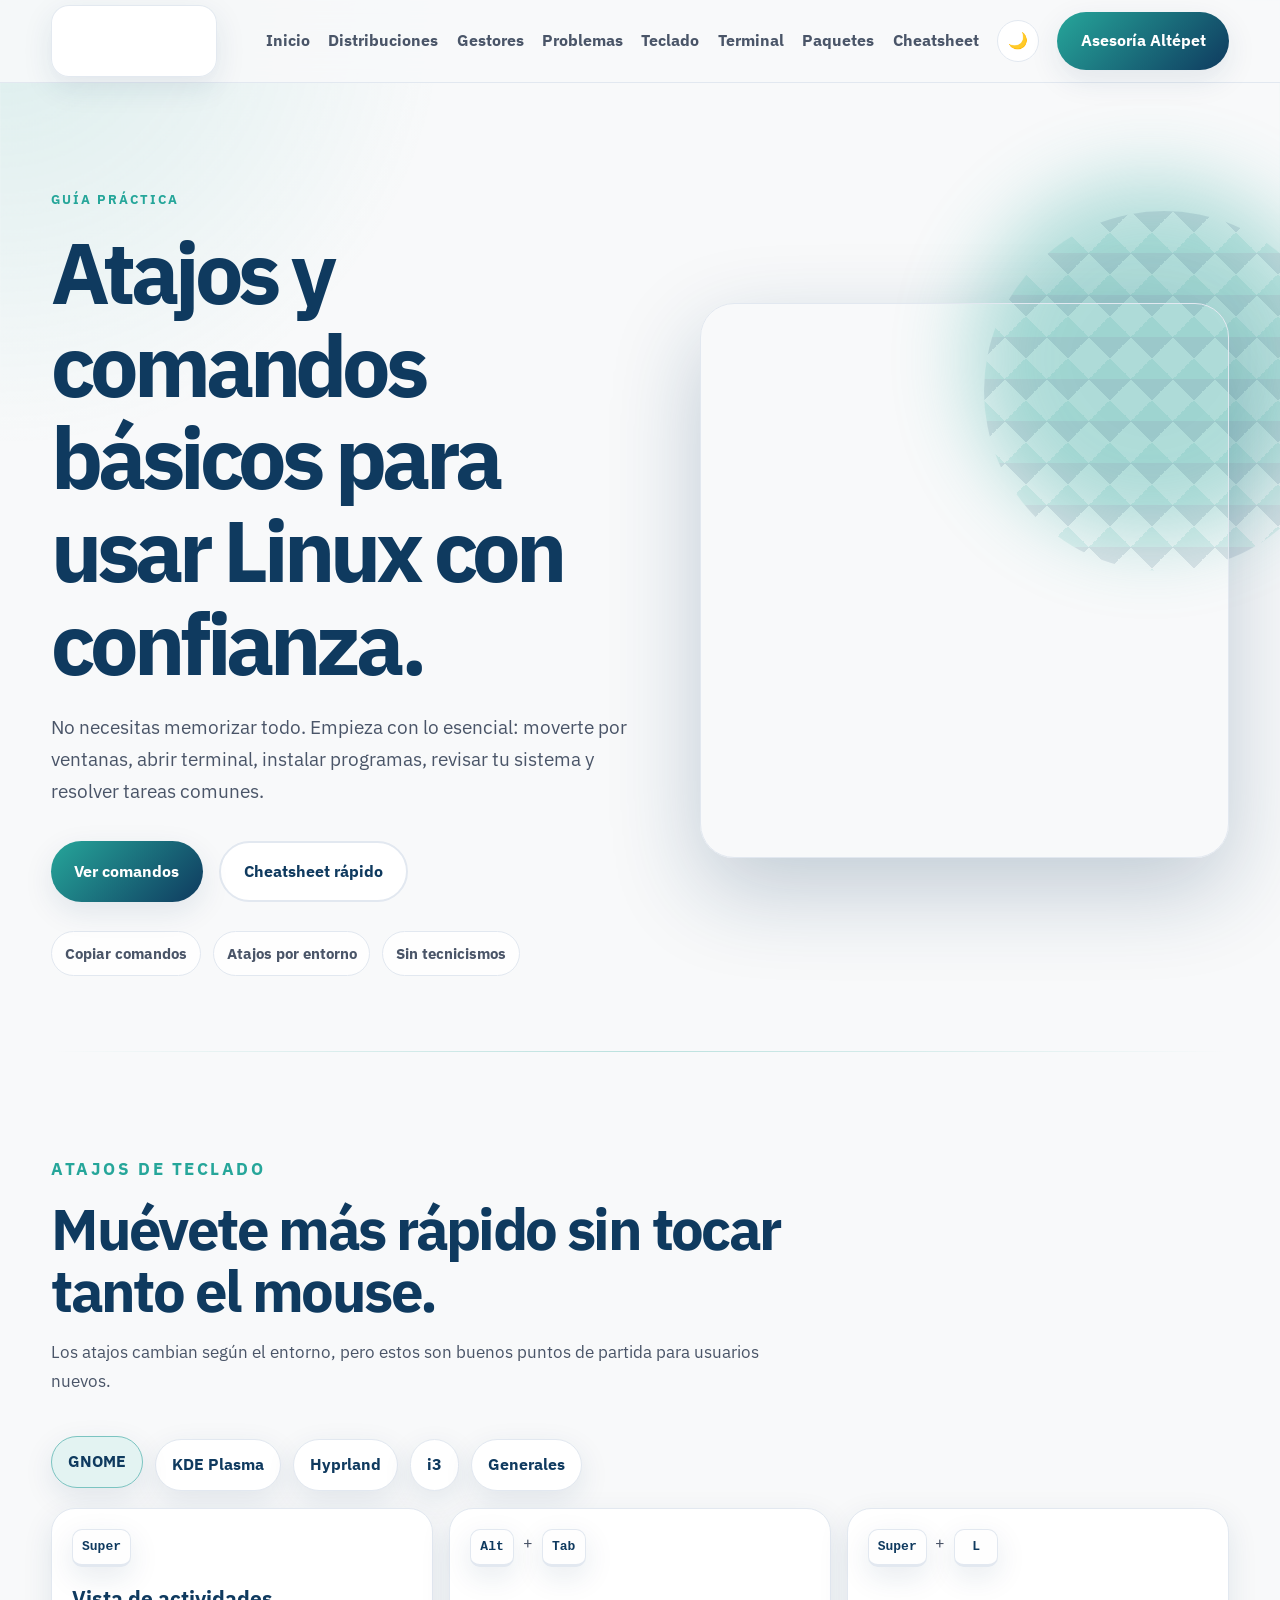
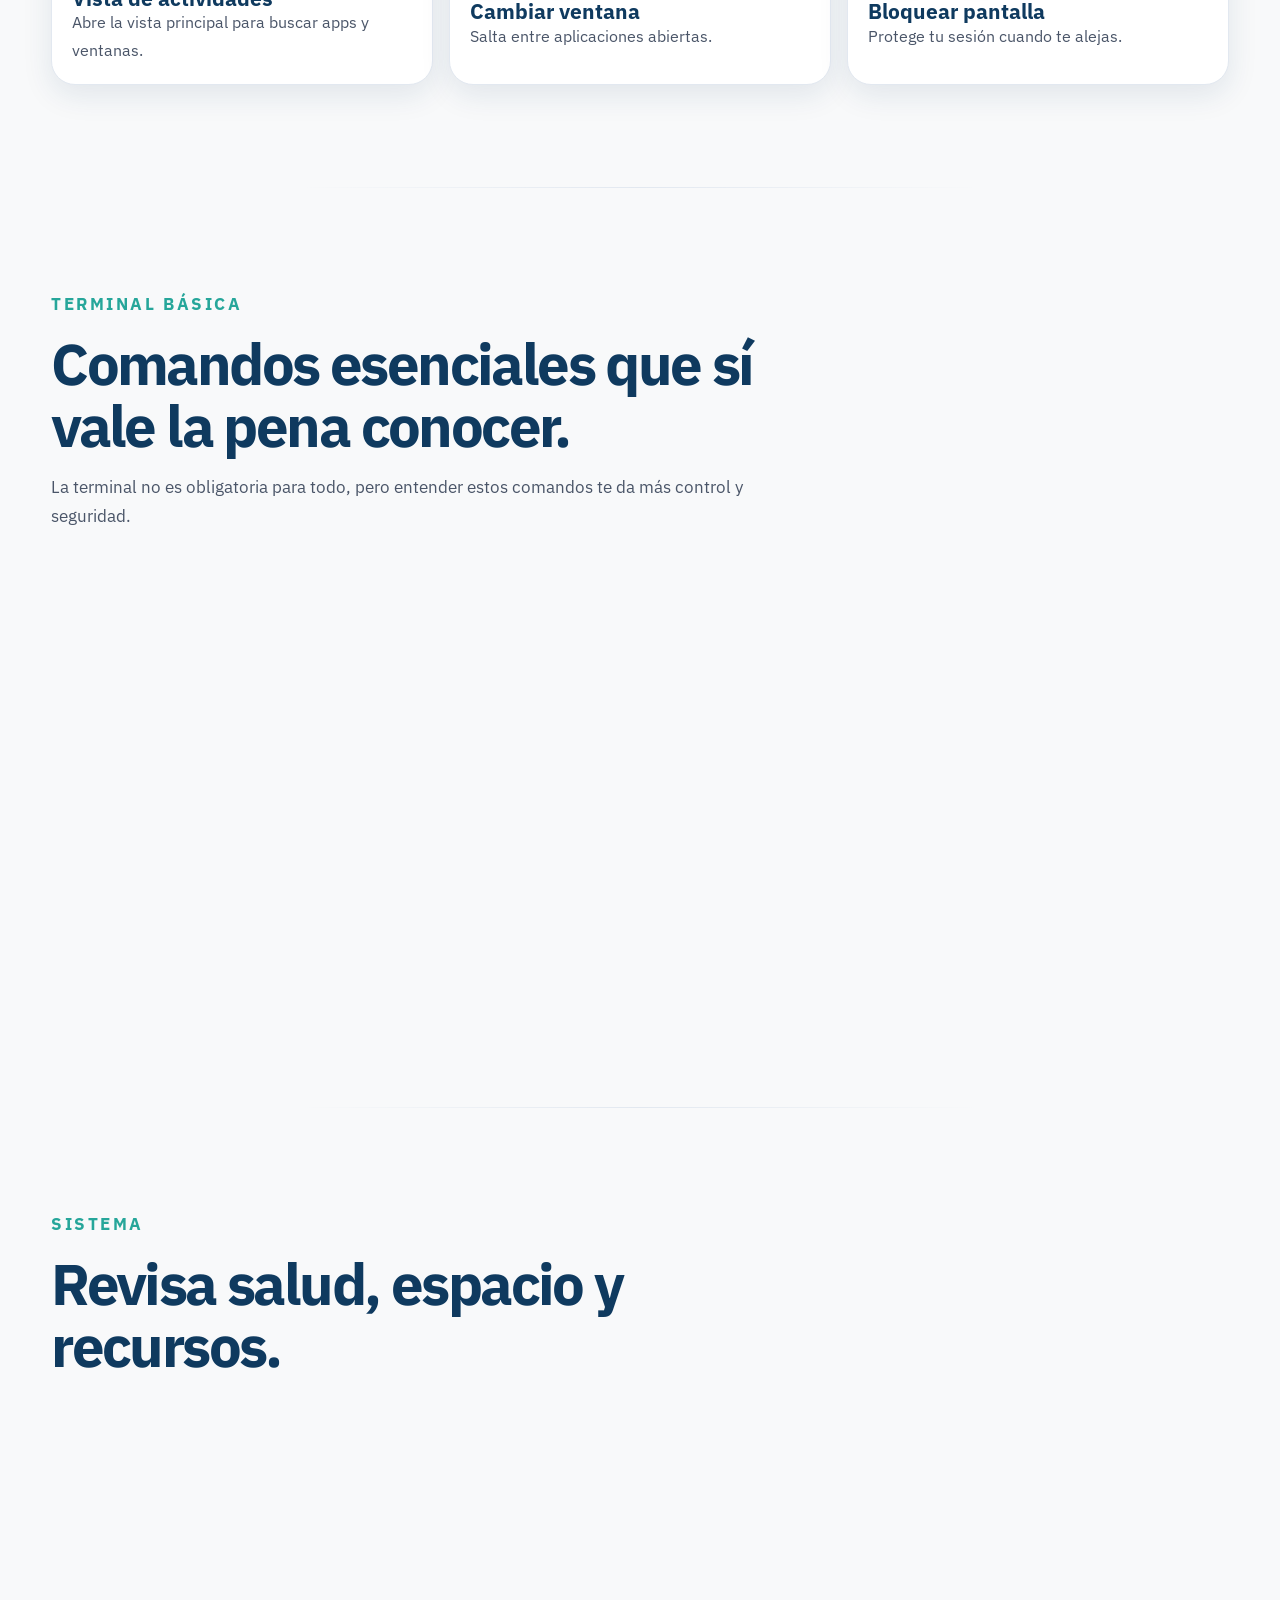
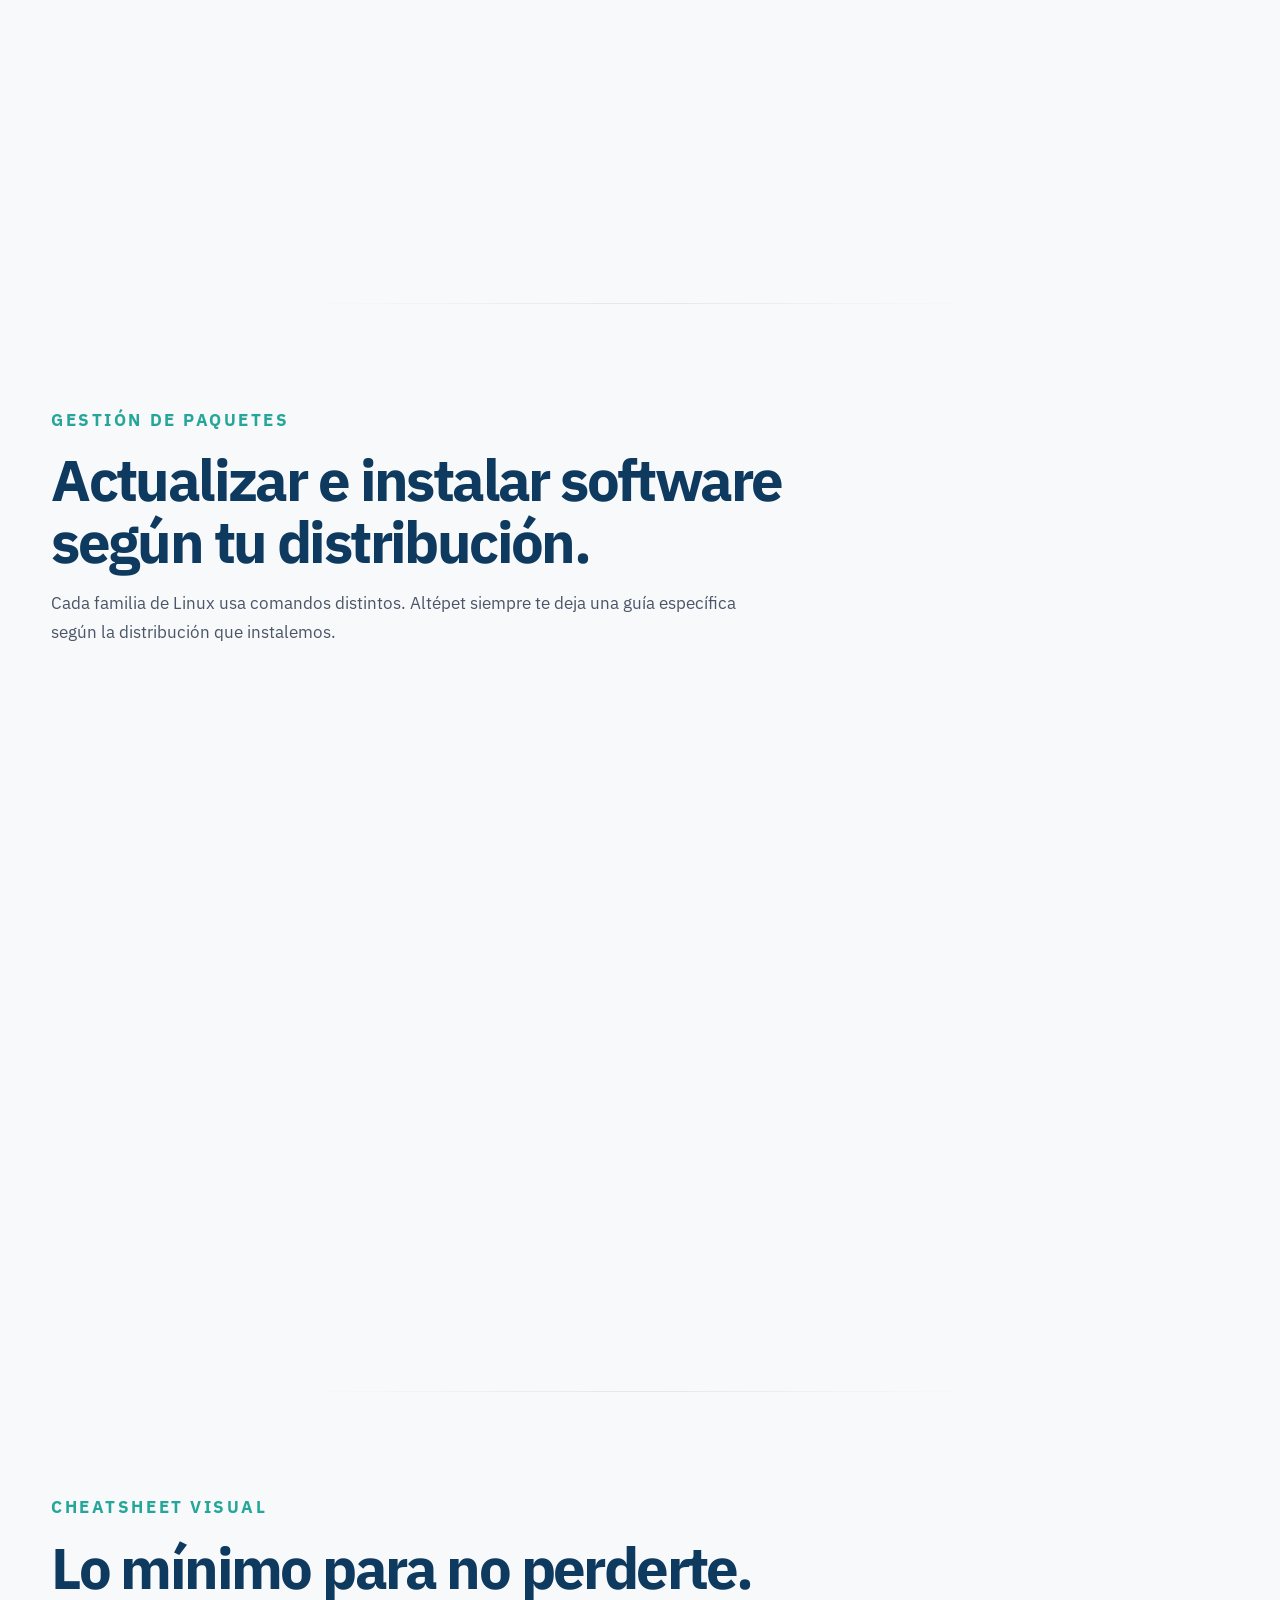
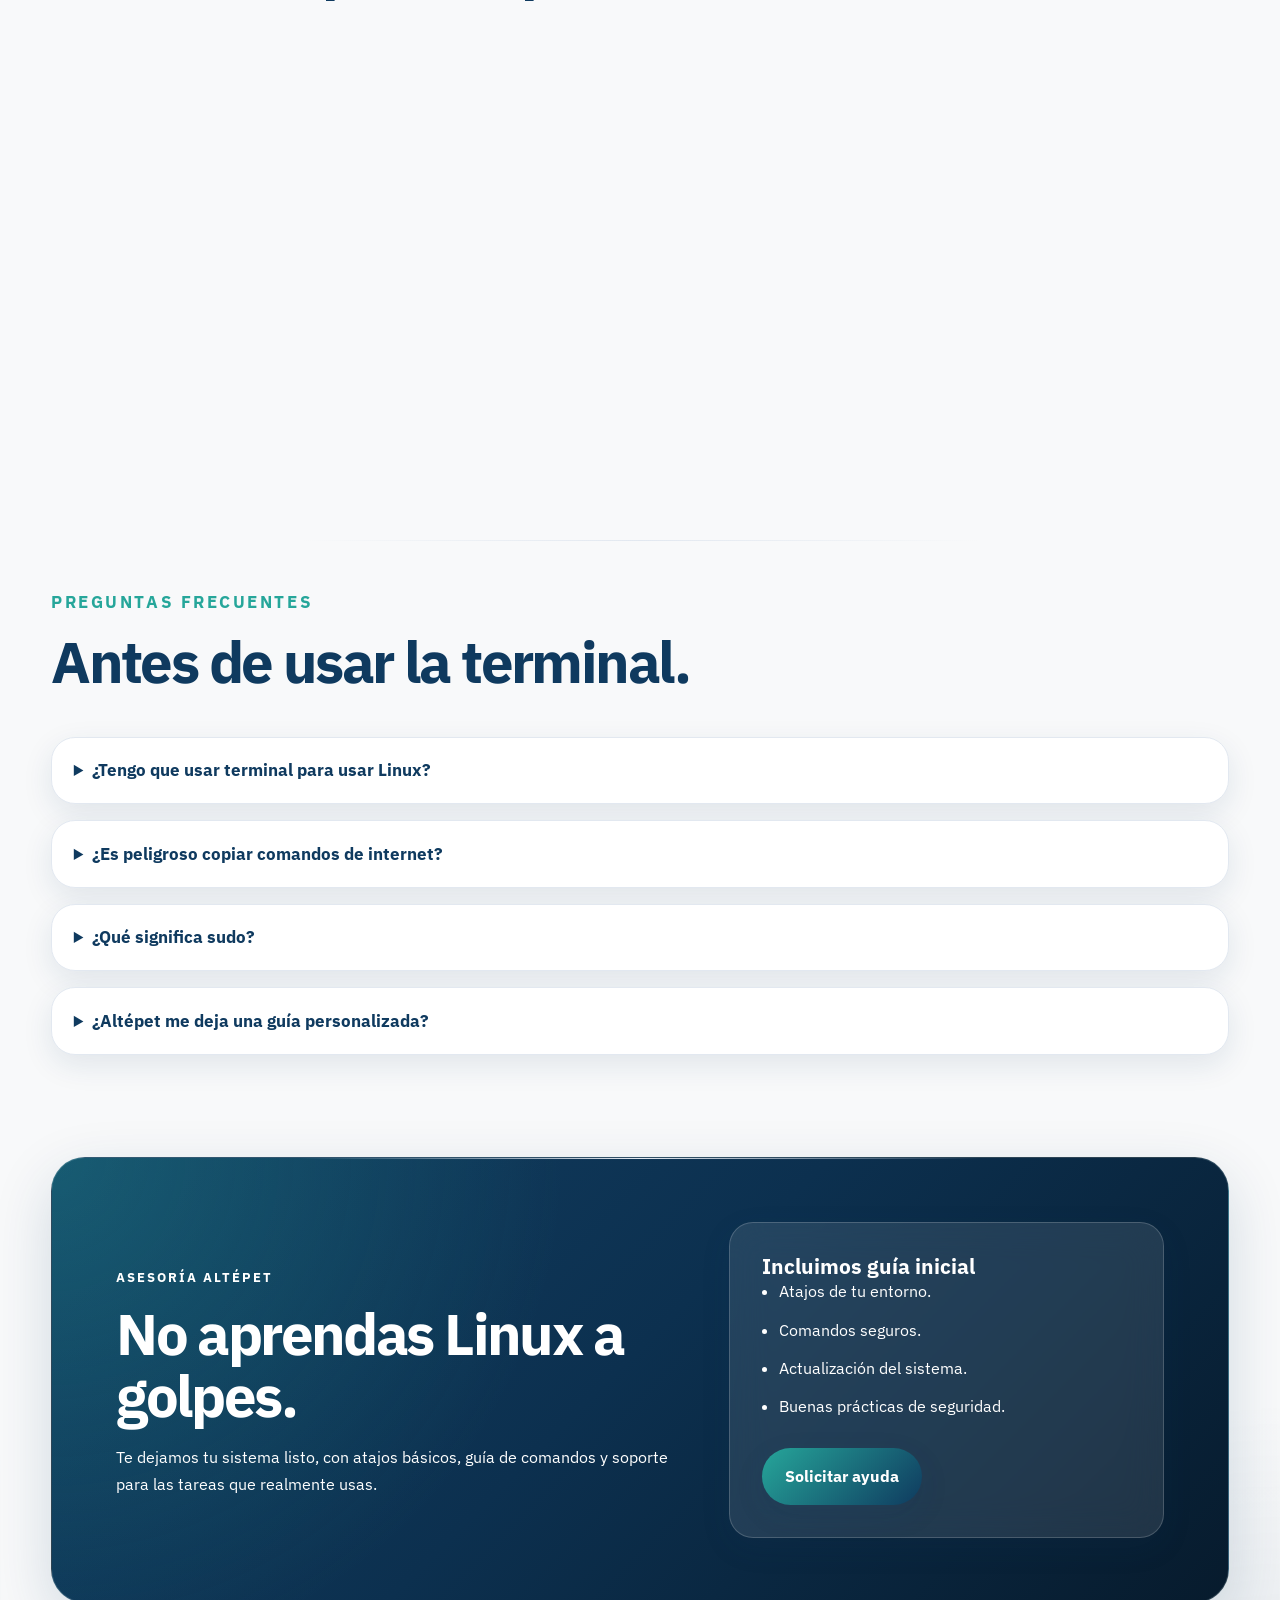
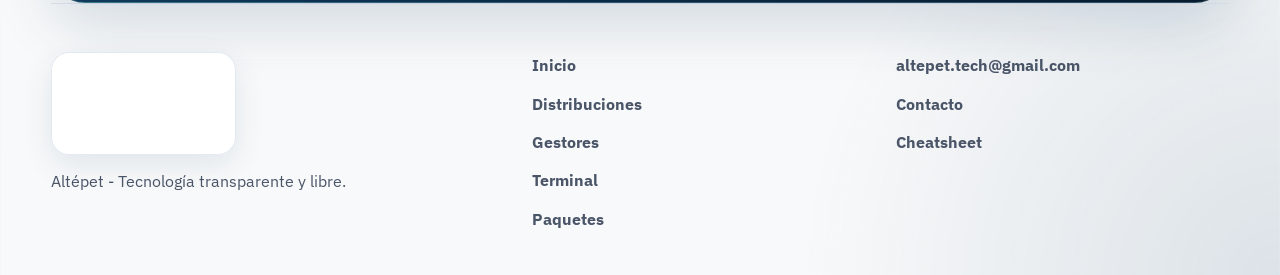
==== atajos.html @ 50509dab "update: test update" ====
<!DOCTYPE html>
<html lang="es" data-theme="light">
<head>
    <meta charset="UTF-8">
    <meta name="viewport" content="width=device-width, initial-scale=1.0">
    <title>Atajos y comandos básicos Linux | Altépet</title>

    <meta name="description" content="Aprende atajos de teclado y comandos básicos de Linux para GNOME, KDE, Hyprland, i3, terminal, sistema y paquetes. Guía práctica de Altépet.">
    <meta name="keywords" content="atajos Linux, comandos básicos Linux, terminal Linux, GNOME atajos, KDE atajos, Hyprland atajos, i3 atajos, apt, dnf, pacman, Linux México">
    <meta name="author" content="Altépet">
    <meta name="theme-color" content="#0F3A5F">

    <meta property="og:title" content="Atajos y comandos básicos Linux | Altépet">
    <meta property="og:description" content="Una guía clara para usar Linux con más confianza: teclado, terminal y comandos esenciales.">
    <meta property="og:type" content="website">
    <meta property="og:image" content="assets/logo-altepet.png">

    
    <link rel="canonical" href="https://altepet.tech/atajos.html">
    <link rel="manifest" href="manifest.json">
    <meta name="robots" content="index, follow">
    <meta name="keywords" content="atajos Linux, comandos básicos Linux, terminal Linux, apt, dnf, pacman, Hyprland atajos, i3 atajos">

    <meta property="og:title" content="Atajos y comandos básicos Linux | Altépet">
    <meta property="og:description" content="Aprende atajos de teclado y comandos básicos de Linux para terminal, sistema, paquetes, GNOME, KDE, Hyprland e i3.">
    <meta property="og:type" content="website">
    <meta property="og:url" content="https://altepet.tech/atajos.html">
    <meta property="og:image" content="https://altepet.tech/assets/logo-altepet.png">

    <meta name="twitter:card" content="summary_large_image">
    <meta name="twitter:title" content="Atajos y comandos básicos Linux | Altépet">
    <meta name="twitter:description" content="Aprende atajos de teclado y comandos básicos de Linux para terminal, sistema, paquetes, GNOME, KDE, Hyprland e i3.">
    <meta name="twitter:image" content="https://altepet.tech/assets/logo-altepet.png">

    <script type="application/ld+json">{"@context": "https://schema.org", "@type": "Organization", "name": "Altépet", "url": "https://altepet.tech", "email": "altepet.tech@gmail.com", "description": "Tecnología rápida, estable y libre con Linux, privacidad y soporte humano.", "logo": "https://altepet.tech/assets/logo-altepet.png"}</script>

    <link rel="icon" href="assets/logo-altepet.png">
    <link rel="stylesheet" href="css/style.css">
</head>

<body>
    <a class="skip-link" href="#contenido">Saltar al contenido</a>

    <header class="site-header" id="siteHeader">
        <nav class="navbar" aria-label="Navegación principal">
            <a href="index.html" class="brand" aria-label="Altépet inicio">
                <span class="logo-shell">
                    <img src="assets/logo-altepet.png" alt="Logo Altépet">
                </span>
            </a>

            <button class="menu-toggle" id="menuToggle" aria-label="Abrir menú" aria-expanded="false">
                <span></span>
                <span></span>
                <span></span>
            </button>

            <div class="nav-menu" id="navMenu">
                <a href="index.html">Inicio</a>
                <a href="distribuciones.html">Distribuciones</a>
                <a href="gestores.html">Gestores</a>
                <a href="problemas-comunes.html">Problemas</a>
                <a href="#teclado">Teclado</a>
                <a href="#terminal">Terminal</a>
                <a href="#paquetes">Paquetes</a>
                <a href="#cheatsheet">Cheatsheet</a>

                <button class="theme-toggle" id="themeToggle" type="button" aria-label="Cambiar tema">
                    <span id="themeIcon">🌙</span>
                </button>

                <a href="index.html#contacto" class="nav-cta">Asesoría Altépet</a>
            </div>
        </nav>
    </header>

    <main id="contenido">
        <section class="page-hero shortcuts-hero">
            <div class="mesh mesh-one" aria-hidden="true"></div>
            <div class="codex-orb" aria-hidden="true"></div>

            <div class="page-hero-copy reveal-left">
                <p class="eyebrow">Guía práctica</p>
                <h1>Atajos y comandos básicos para usar Linux con confianza.</h1>
                <p class="hero-text">
                    No necesitas memorizar todo. Empieza con lo esencial: moverte por ventanas, abrir terminal,
                    instalar programas, revisar tu sistema y resolver tareas comunes.
                </p>

                <div class="hero-actions">
                    <a href="#terminal" class="btn btn-primary">Ver comandos</a>
                    <a href="#cheatsheet" class="btn btn-secondary">Cheatsheet rápido</a>
                </div>

                <div class="hero-badges">
                    <span>Copiar comandos</span>
                    <span>Atajos por entorno</span>
                    <span>Sin tecnicismos</span>
                </div>
            </div>

            <div class="page-hero-visual reveal-right">
                <img src="https://images.unsplash.com/photo-1555949963-aa79dcee981c?auto=format&fit=crop&w=1100&q=80" alt="Terminal y código en pantalla" loading="eager">
            </div>
        </section>

        <section id="teclado" class="section">
            <div class="section-header reveal-up">
                <p class="eyebrow">Atajos de teclado</p>
                <h2>Muévete más rápido sin tocar tanto el mouse.</h2>
                <p>
                    Los atajos cambian según el entorno, pero estos son buenos puntos de partida para usuarios nuevos.
                </p>
            </div>

            <div class="shortcut-tabs reveal-up">
                <button class="shortcut-tab active" data-shortcut="gnome" type="button">GNOME</button>
                <button class="shortcut-tab" data-shortcut="kde" type="button">KDE Plasma</button>
                <button class="shortcut-tab" data-shortcut="hyprland" type="button">Hyprland</button>
                <button class="shortcut-tab" data-shortcut="i3" type="button">i3</button>
                <button class="shortcut-tab" data-shortcut="general" type="button">Generales</button>
            </div>

            <div class="shortcut-panel reveal-up" id="shortcutPanel">
                <article class="shortcut-card">
                    <kbd>Super</kbd>
                    <div><h3>Vista de actividades</h3><p>Abre la vista principal para buscar apps y ventanas.</p></div>
                </article>
                <article class="shortcut-card">
                    <kbd>Alt</kbd><span>+</span><kbd>Tab</kbd>
                    <div><h3>Cambiar ventana</h3><p>Salta entre aplicaciones abiertas.</p></div>
                </article>
                <article class="shortcut-card">
                    <kbd>Super</kbd><span>+</span><kbd>L</kbd>
                    <div><h3>Bloquear pantalla</h3><p>Protege tu sesión cuando te alejas.</p></div>
                </article>
            </div>
        </section>

        <section id="terminal" class="section">
            <div class="section-header reveal-up">
                <p class="eyebrow">Terminal básica</p>
                <h2>Comandos esenciales que sí vale la pena conocer.</h2>
                <p>
                    La terminal no es obligatoria para todo, pero entender estos comandos te da más control y seguridad.
                </p>
            </div>

            <div class="command-grid stagger">
                <article class="command-card">
                    <div class="command-line"><code>pwd</code><button class="copy-btn" data-copy="pwd">Copiar</button></div>
                    <h3>Ver dónde estás</h3>
                    <p>Muestra la carpeta actual.</p>
                </article>

                <article class="command-card">
                    <div class="command-line"><code>ls</code><button class="copy-btn" data-copy="ls">Copiar</button></div>
                    <h3>Listar archivos</h3>
                    <p>Muestra el contenido de una carpeta.</p>
                </article>

                <article class="command-card">
                    <div class="command-line"><code>cd Documentos</code><button class="copy-btn" data-copy="cd Documentos">Copiar</button></div>
                    <h3>Entrar a una carpeta</h3>
                    <p>Cambia de ubicación dentro del sistema.</p>
                </article>

                <article class="command-card">
                    <div class="command-line"><code>mkdir proyecto</code><button class="copy-btn" data-copy="mkdir proyecto">Copiar</button></div>
                    <h3>Crear carpeta</h3>
                    <p>Crea una nueva carpeta llamada proyecto.</p>
                </article>

                <article class="command-card">
                    <div class="command-line"><code>cp archivo.txt copia.txt</code><button class="copy-btn" data-copy="cp archivo.txt copia.txt">Copiar</button></div>
                    <h3>Copiar archivo</h3>
                    <p>Crea una copia de un archivo.</p>
                </article>

                <article class="command-card">
                    <div class="command-line"><code>mv viejo.txt nuevo.txt</code><button class="copy-btn" data-copy="mv viejo.txt nuevo.txt">Copiar</button></div>
                    <h3>Mover o renombrar</h3>
                    <p>Sirve para mover archivos o cambiar nombres.</p>
                </article>

                <article class="command-card warning">
                    <div class="command-line"><code>rm archivo.txt</code><button class="copy-btn" data-copy="rm archivo.txt">Copiar</button></div>
                    <h3>Eliminar archivo</h3>
                    <p>Úsalo con cuidado. No siempre hay papelera.</p>
                </article>

                <article class="command-card">
                    <div class="command-line"><code>sudo comando</code><button class="copy-btn" data-copy="sudo comando">Copiar</button></div>
                    <h3>Ejecutar como administrador</h3>
                    <p>Solo úsalo si sabes qué hace el comando.</p>
                </article>
            </div>
        </section>

        <section id="sistema" class="section system-section">
            <div class="section-header reveal-up">
                <p class="eyebrow">Sistema</p>
                <h2>Revisa salud, espacio y recursos.</h2>
            </div>

            <div class="command-grid three stagger">
                <article class="command-card">
                    <div class="command-line"><code>free -h</code><button class="copy-btn" data-copy="free -h">Copiar</button></div>
                    <h3>Memoria RAM</h3>
                    <p>Muestra cuánta memoria está disponible y en uso.</p>
                </article>

                <article class="command-card">
                    <div class="command-line"><code>df -h</code><button class="copy-btn" data-copy="df -h">Copiar</button></div>
                    <h3>Espacio en disco</h3>
                    <p>Indica cuánto espacio queda en tus particiones.</p>
                </article>

                <article class="command-card">
                    <div class="command-line"><code>uname -a</code><button class="copy-btn" data-copy="uname -a">Copiar</button></div>
                    <h3>Información del sistema</h3>
                    <p>Muestra kernel y datos técnicos básicos.</p>
                </article>

                <article class="command-card">
                    <div class="command-line"><code>top</code><button class="copy-btn" data-copy="top">Copiar</button></div>
                    <h3>Procesos activos</h3>
                    <p>Permite ver qué consume recursos.</p>
                </article>

                <article class="command-card">
                    <div class="command-line"><code>htop</code><button class="copy-btn" data-copy="htop">Copiar</button></div>
                    <h3>Monitor más visual</h3>
                    <p>Puede requerir instalación previa.</p>
                </article>

                <article class="command-card">
                    <div class="command-line"><code>ip a</code><button class="copy-btn" data-copy="ip a">Copiar</button></div>
                    <h3>Red e IP</h3>
                    <p>Muestra interfaces de red y direcciones IP.</p>
                </article>
            </div>
        </section>

        <section id="paquetes" class="section">
            <div class="section-header reveal-up">
                <p class="eyebrow">Gestión de paquetes</p>
                <h2>Actualizar e instalar software según tu distribución.</h2>
                <p>
                    Cada familia de Linux usa comandos distintos. Altépet siempre te deja una guía específica según la distribución que instalemos.
                </p>
            </div>

            <div class="package-grid stagger">
                <article class="package-card">
                    <h3>Ubuntu / Linux Mint / Zorin</h3>
                    <div class="command-line"><code>sudo apt update</code><button class="copy-btn" data-copy="sudo apt update">Copiar</button></div>
                    <div class="command-line"><code>sudo apt upgrade</code><button class="copy-btn" data-copy="sudo apt upgrade">Copiar</button></div>
                    <div class="command-line"><code>sudo apt install nombre</code><button class="copy-btn" data-copy="sudo apt install nombre">Copiar</button></div>
                </article>

                <article class="package-card">
                    <h3>Fedora / Nobara / Bazzite</h3>
                    <div class="command-line"><code>sudo dnf update</code><button class="copy-btn" data-copy="sudo dnf update">Copiar</button></div>
                    <div class="command-line"><code>sudo dnf install nombre</code><button class="copy-btn" data-copy="sudo dnf install nombre">Copiar</button></div>
                    <div class="command-line"><code>dnf search nombre</code><button class="copy-btn" data-copy="dnf search nombre">Copiar</button></div>
                </article>

                <article class="package-card">
                    <h3>Arch / Garuda / CachyOS</h3>
                    <div class="command-line"><code>sudo pacman -Syu</code><button class="copy-btn" data-copy="sudo pacman -Syu">Copiar</button></div>
                    <div class="command-line"><code>sudo pacman -S nombre</code><button class="copy-btn" data-copy="sudo pacman -S nombre">Copiar</button></div>
                    <div class="command-line"><code>pacman -Ss nombre</code><button class="copy-btn" data-copy="pacman -Ss nombre">Copiar</button></div>
                </article>

                <article class="package-card">
                    <h3>openSUSE</h3>
                    <div class="command-line"><code>sudo zypper refresh</code><button class="copy-btn" data-copy="sudo zypper refresh">Copiar</button></div>
                    <div class="command-line"><code>sudo zypper update</code><button class="copy-btn" data-copy="sudo zypper update">Copiar</button></div>
                    <div class="command-line"><code>sudo zypper install nombre</code><button class="copy-btn" data-copy="sudo zypper install nombre">Copiar</button></div>
                </article>
            </div>
        </section>

        <section id="cheatsheet" class="section">
            <div class="section-header reveal-up">
                <p class="eyebrow">Cheatsheet visual</p>
                <h2>Lo mínimo para no perderte.</h2>
            </div>

            <div class="cheatsheet-grid stagger">
                <article class="cheat-card">
                    <h3>Me muevo</h3>
                    <p><code>pwd</code> dónde estoy</p>
                    <p><code>ls</code> qué hay aquí</p>
                    <p><code>cd</code> cambiar carpeta</p>
                </article>

                <article class="cheat-card">
                    <h3>Creo y copio</h3>
                    <p><code>mkdir</code> crear carpeta</p>
                    <p><code>cp</code> copiar</p>
                    <p><code>mv</code> mover/renombrar</p>
                </article>

                <article class="cheat-card">
                    <h3>Reviso sistema</h3>
                    <p><code>free -h</code> memoria</p>
                    <p><code>df -h</code> disco</p>
                    <p><code>top</code> procesos</p>
                </article>

                <article class="cheat-card">
                    <h3>Instalo</h3>
                    <p><code>apt</code> Ubuntu/Mint</p>
                    <p><code>dnf</code> Fedora</p>
                    <p><code>pacman</code> Arch</p>
                </article>
            </div>
        </section>

        <section class="section distro-faq">
            <div class="section-header reveal-up">
                <p class="eyebrow">Preguntas frecuentes</p>
                <h2>Antes de usar la terminal.</h2>
            </div>

            <div class="faq-list reveal-up">
                <details>
                    <summary>¿Tengo que usar terminal para usar Linux?</summary>
                    <p>No. Muchas tareas se hacen con interfaz gráfica. La terminal solo te da más control cuando la necesitas.</p>
                </details>
                <details>
                    <summary>¿Es peligroso copiar comandos de internet?</summary>
                    <p>Sí puede serlo. Nunca ejecutes comandos que no entiendas, especialmente si incluyen <code>sudo</code> o <code>rm -rf</code>.</p>
                </details>
                <details>
                    <summary>¿Qué significa sudo?</summary>
                    <p>Ejecuta comandos con permisos de administrador. Úsalo con cuidado porque puede modificar partes importantes del sistema.</p>
                </details>
                <details>
                    <summary>¿Altépet me deja una guía personalizada?</summary>
                    <p>Sí. La idea es que no dependas de memorizar todo, sino de tener una ruta clara según tu distribución.</p>
                </details>
            </div>
        </section>

        <section class="section pilot reveal-up">
            <div>
                <p class="eyebrow">Asesoría Altépet</p>
                <h2>No aprendas Linux a golpes.</h2>
                <p>
                    Te dejamos tu sistema listo, con atajos básicos, guía de comandos y soporte para las tareas que realmente usas.
                </p>
            </div>

            <div class="pilot-card">
                <h3>Incluimos guía inicial</h3>
                <ul>
                    <li>Atajos de tu entorno.</li>
                    <li>Comandos seguros.</li>
                    <li>Actualización del sistema.</li>
                    <li>Buenas prácticas de seguridad.</li>
                </ul>
                <a href="index.html#contacto" class="btn btn-primary">Solicitar ayuda</a>
            </div>
        </section>
    </main>

    <footer class="site-footer">
        <div>
            <a href="index.html" class="footer-logo">
                <span class="logo-shell">
                    <img src="assets/logo-altepet.png" alt="Logo Altépet">
                </span>
            </a>
            <p>Altépet - Tecnología transparente y libre.</p>
        </div>

        <nav class="footer-links" aria-label="Enlaces de pie de página">
            <a href="index.html">Inicio</a>
            <a href="distribuciones.html">Distribuciones</a>
            <a href="gestores.html">Gestores</a>
            <a href="#terminal">Terminal</a>
            <a href="#paquetes">Paquetes</a>
        </nav>

        <div class="footer-links">
            <a href="mailto:altepet.tech@gmail.com">altepet.tech@gmail.com</a>
            <a href="index.html#contacto">Contacto</a>
            <a href="#cheatsheet">Cheatsheet</a>
        </div>
    </footer>

    <div class="toast" id="copyToast" role="status" aria-live="polite">Comando copiado</div>

    <script src="js/app.js"></script>
</body>
</html>
---- css/style.css ----
@import url('https://fonts.googleapis.com/css2?family=IBM+Plex+Sans:wght@400;500;600;700;800&display=swap');

:root {
    --color-primary: #0F3A5F;
    --color-accent: #26A69A;
    --color-gradient: linear-gradient(135deg, #26A69A 0%, #0F3A5F 100%);
    --color-bg: #F8F9FA;
    --color-text: #4A5568;
    --color-border: #E2E8F0;

    --surface: #FFFFFF;
    --surface-strong: #FFFFFF;
    --heading: #0F3A5F;
    --muted: #64748B;
    --danger: #C85050;

    --logo-bg: rgba(255,255,255,.96);
    --logo-border: rgba(226,232,240,.95);

    --shadow-sm: 0 10px 30px rgba(15, 58, 95, .10);
    --shadow-md: 0 20px 60px rgba(15, 58, 95, .16);
    --shadow-lg: 0 32px 90px rgba(15, 58, 95, .24);

    --radius-sm: 16px;
    --radius-md: 24px;
    --radius-lg: 34px;

    --container: min(1180px, 92vw);
    --space-section: clamp(4.5rem, 8vw, 7rem);
}

html[data-theme="dark"] {
    --color-bg: #071B2D;
    --color-text: #C9D6E2;
    --color-border: rgba(226, 232, 240, .16);

    --surface: #0D2740;
    --surface-strong: #112F4C;
    --heading: #D9F5F1;
    --muted: #9FB2C6;

    --logo-bg: rgba(248,249,250,.96);
    --logo-border: rgba(38,166,154,.30);

    --shadow-sm: 0 10px 30px rgba(0,0,0,.24);
    --shadow-md: 0 20px 60px rgba(0,0,0,.34);
    --shadow-lg: 0 32px 90px rgba(0,0,0,.48);
}

* {
    margin: 0;
    padding: 0;
    box-sizing: border-box;
}

html {
    scroll-behavior: smooth;
    scroll-padding-top: 96px;
}

body {
    font-family: 'IBM Plex Sans', sans-serif;
    background:
        radial-gradient(circle at top left, rgba(38,166,154,.14), transparent 28rem),
        radial-gradient(circle at bottom right, rgba(15,58,95,.12), transparent 30rem),
        var(--color-bg);
    color: var(--color-text);
    line-height: 1.7;
    overflow-x: hidden;
}

body.menu-open {
    overflow: hidden;
}

a {
    color: inherit;
    text-decoration: none;
}

img {
    display: block;
    max-width: 100%;
}

button, input, textarea {
    font: inherit;
}

.skip-link {
    position: absolute;
    top: -100px;
    left: 1rem;
    z-index: 9999;
    padding: .8rem 1rem;
    border-radius: 999px;
    background: var(--color-accent);
    color: white;
    transition: top .2s ease;
}

.skip-link:focus {
    top: 1rem;
}

.site-header {
    position: sticky;
    top: 0;
    z-index: 1000;
    background: color-mix(in srgb, var(--color-bg) 90%, transparent);
    border-bottom: 1px solid var(--color-border);
    backdrop-filter: blur(18px);
    transition: box-shadow .25s ease, background .25s ease;
}

.site-header.scrolled {
    box-shadow: var(--shadow-sm);
}

.navbar {
    width: var(--container);
    height: 82px;
    margin: 0 auto;
    display: flex;
    align-items: center;
    justify-content: space-between;
}

.logo-shell {
    display: inline-grid;
    place-items: center;
    width: 166px;
    min-height: 58px;
    padding: .42rem .7rem;
    border: 1px solid var(--logo-border);
    border-radius: 18px;
    background: var(--logo-bg);
    box-shadow: var(--shadow-sm);
}

.logo-shell img {
    width: 100%;
    height: auto;
    object-fit: contain;
}

.nav-menu {
    display: flex;
    align-items: center;
    gap: 1.15rem;
    font-weight: 700;
}

.nav-menu a:not(.nav-cta) {
    color: var(--color-text);
    position: relative;
}

.nav-menu a:not(.nav-cta)::after {
    content: "";
    position: absolute;
    left: 0;
    bottom: -.35rem;
    width: 0;
    height: 2px;
    border-radius: 999px;
    background: var(--color-accent);
    transition: width .25s ease;
}

.nav-menu a:hover::after {
    width: 100%;
}

.theme-toggle,
.menu-toggle {
    border: 1px solid var(--color-border);
    background: var(--surface);
    color: var(--heading);
    cursor: pointer;
}

.theme-toggle {
    display: grid;
    place-items: center;
    width: 42px;
    height: 42px;
    border-radius: 50%;
}

.menu-toggle {
    display: none;
    width: 46px;
    height: 46px;
    border-radius: 14px;
    padding: .55rem;
}

.menu-toggle span {
    display: block;
    width: 100%;
    height: 3px;
    margin: 5px 0;
    border-radius: 999px;
    background: var(--heading);
    transition: transform .25s ease, opacity .25s ease;
}

.menu-toggle.active span:nth-child(1) {
    transform: translateY(8px) rotate(45deg);
}

.menu-toggle.active span:nth-child(2) {
    opacity: 0;
}

.menu-toggle.active span:nth-child(3) {
    transform: translateY(-8px) rotate(-45deg);
}

.btn,
.nav-cta {
    display: inline-flex;
    align-items: center;
    justify-content: center;
    min-height: 52px;
    padding: .95rem 1.45rem;
    border: 0;
    border-radius: 999px;
    cursor: pointer;
    font-weight: 800;
    transition: transform .25s ease, box-shadow .25s ease, background .25s ease;
}

.nav-cta,
.btn-primary {
    color: white;
    background: var(--color-gradient);
    box-shadow: var(--shadow-sm);
}

.btn-secondary {
    border: 2px solid var(--color-border);
    background: var(--surface);
    color: var(--heading);
}

.btn:hover,
.nav-cta:hover {
    transform: translateY(-3px);
    box-shadow: var(--shadow-md);
}

.hero {
    position: relative;
    width: var(--container);
    min-height: calc(100vh - 82px);
    margin: 0 auto;
    padding: clamp(4.5rem, 8vw, 7rem) 0 clamp(3.5rem, 6vw, 5rem);
    display: grid;
    grid-template-columns: 1.05fr .95fr;
    gap: clamp(2rem, 5vw, 4.2rem);
    align-items: center;
}

.mesh {
    position: absolute;
    border-radius: 50%;
    filter: blur(40px);
    pointer-events: none;
    opacity: .35;
}

.mesh-one {
    right: -8vw;
    top: 6rem;
    width: 360px;
    height: 360px;
    background: var(--color-accent);
}

.codex-orb {
    position: absolute;
    right: -9vw;
    top: 8rem;
    width: 360px;
    height: 360px;
    opacity: .11;
    border-radius: 50%;
    background-image:
        linear-gradient(45deg, var(--color-accent) 25%, transparent 25%),
        linear-gradient(-45deg, var(--color-accent) 25%, transparent 25%),
        linear-gradient(45deg, transparent 75%, var(--heading) 75%),
        linear-gradient(-45deg, transparent 75%, var(--heading) 75%);
    background-size: 42px 42px;
}

.eyebrow {
    display: inline-block;
    margin-bottom: .9rem;
    color: var(--color-accent);
    font-size: .82rem;
    font-weight: 800;
    letter-spacing: .15em;
    text-transform: uppercase;
}

h1, h2, h3 {
    color: var(--heading);
    line-height: 1.08;
}

h1 {
    max-width: 780px;
    margin-bottom: 1.35rem;
    font-size: clamp(3rem, 6.7vw, 5.45rem);
    letter-spacing: -.06em;
}

h2 {
    margin-bottom: 1rem;
    font-size: clamp(2.05rem, 4.5vw, 3.65rem);
    letter-spacing: -.045em;
}

h3 {
    font-size: 1.32rem;
}

.hero-text {
    max-width: 680px;
    font-size: clamp(1.05rem, 1.6vw, 1.18rem);
}

.hero-actions {
    display: flex;
    flex-wrap: wrap;
    gap: 1rem;
    margin-top: 2.1rem;
}

.hero-badges {
    display: flex;
    flex-wrap: wrap;
    gap: .75rem;
    margin-top: 1.8rem;
}

.hero-badges span {
    padding: .55rem .8rem;
    border: 1px solid var(--color-border);
    border-radius: 999px;
    background: color-mix(in srgb, var(--surface) 82%, transparent);
    font-size: .92rem;
    font-weight: 700;
}

.visual-card {
    position: relative;
}

.visual-card > img {
    width: 100%;
    aspect-ratio: 4 / 4.45;
    object-fit: cover;
    border: 1px solid var(--color-border);
    border-radius: var(--radius-lg);
    box-shadow: var(--shadow-lg);
}

.terminal-card {
    position: absolute;
    left: -2rem;
    bottom: 2rem;
    width: min(430px, 92%);
    overflow: hidden;
    border: 1px solid rgba(226,232,240,.26);
    border-radius: 24px;
    background: rgba(7, 27, 45, .88);
    box-shadow: var(--shadow-lg);
    backdrop-filter: blur(18px);
}

.terminal-top {
    display: flex;
    gap: .48rem;
    padding: .82rem 1rem;
    background: rgba(255,255,255,.08);
}

.terminal-top span {
    width: 11px;
    height: 11px;
    border-radius: 50%;
    background: var(--color-accent);
}

.terminal-card pre {
    padding: 1.2rem;
    overflow: auto;
    color: #D9F5F1;
    font-size: .9rem;
}

.section {
    width: var(--container);
    margin: 0 auto;
    padding: var(--space-section) 0;
}

.logo-stage {
    display: grid;
    place-items: center;
    padding-top: 1.2rem;
    padding-bottom: 2.5rem;
}

.logo-showcase {
    display: grid;
    place-items: center;
    width: min(550px, 92vw);
    padding: clamp(1.1rem, 3vw, 1.8rem);
    border: 1px solid var(--logo-border);
    border-radius: 32px;
    background: var(--logo-bg);
    box-shadow: var(--shadow-md);
}

.section-header {
    max-width: 780px;
    margin-bottom: 2.7rem;
}

.section-header p {
    max-width: 720px;
    font-size: 1.06rem;
}

.stats {
    display: grid;
    grid-template-columns: repeat(3, 1fr);
    gap: 1.1rem;
    padding-top: 1rem;
}

.stat-card,
.info-card,
.codex-panel,
.compare-card,
.service-card,
.timeline-item,
.pilot-card,
.faq-list details,
.contact-form {
    border: 1px solid var(--color-border);
    border-radius: var(--radius-md);
    background: var(--surface);
    box-shadow: var(--shadow-sm);
}

.stat-card {
    padding: 1.5rem;
}

.stat-card strong {
    display: block;
    color: var(--color-accent);
    font-size: 2.65rem;
    line-height: 1;
}

.card-grid,
.services-grid,
.timeline {
    display: grid;
    gap: 1.15rem;
}

.card-grid.four {
    grid-template-columns: repeat(4, 1fr);
}

.info-card {
    padding: 1.55rem;
    transition: transform .25s ease, box-shadow .25s ease, border-color .25s ease;
}

.info-card:hover,
.service-card:hover,
.timeline-item:hover {
    transform: translateY(-6px);
    box-shadow: var(--shadow-md);
    border-color: color-mix(in srgb, var(--color-accent) 45%, var(--color-border));
}

.icon {
    display: inline-grid;
    place-items: center;
    width: 54px;
    height: 54px;
    margin-bottom: 1rem;
    border-radius: 17px;
    background: color-mix(in srgb, var(--color-accent) 16%, transparent);
    font-size: 1.55rem;
}

.info-card h3,
.timeline-item h3,
.service-card h3 {
    margin-bottom: .7rem;
}

.security-layout,
.philosophy,
.contact {
    display: grid;
    grid-template-columns: .95fr 1.05fr;
    gap: 2rem;
    align-items: center;
}

.security-image {
    overflow: hidden;
    border: 1px solid var(--color-border);
    border-radius: var(--radius-lg);
    box-shadow: var(--shadow-md);
}

.security-image img {
    width: 100%;
    min-height: 470px;
    object-fit: cover;
}

.security-cards {
    display: grid;
    gap: 1rem;
}

.philosophy-copy p {
    margin-bottom: 1rem;
    font-size: 1.07rem;
}

.text-link {
    display: inline-flex;
    margin-top: .6rem;
    color: var(--color-accent);
    font-weight: 800;
}

.codex-panel {
    padding: 2rem;
    background:
        linear-gradient(135deg, color-mix(in srgb, var(--color-accent) 10%, var(--surface)), var(--surface));
}

.codex-line {
    width: 100%;
    height: 12px;
    margin-bottom: 2rem;
    border-radius: 999px;
    background: repeating-linear-gradient(
        90deg,
        var(--color-accent) 0 22px,
        transparent 22px 34px,
        var(--heading) 34px 56px,
        transparent 56px 68px
    );
}

.compare-grid {
    display: grid;
    grid-template-columns: 1fr 1fr;
    gap: 1.35rem;
}

.compare-card {
    padding: 2rem;
}

.compare-card ul,
.pilot-card ul {
    padding-left: 1.1rem;
}

.compare-card li,
.pilot-card li {
    margin-bottom: .7rem;
}

.problem {
    border-top: 7px solid var(--danger);
}

.solution {
    border-top: 7px solid var(--color-accent);
}

.services-grid {
    grid-template-columns: repeat(3, 1fr);
}

.service-card {
    overflow: hidden;
    transition: transform .25s ease, box-shadow .25s ease, border-color .25s ease;
}

.service-card img {
    width: 100%;
    aspect-ratio: 16 / 10;
    object-fit: cover;
}

.service-card div {
    padding: 1.45rem;
}

.service-card span {
    display: inline-block;
    margin-bottom: .9rem;
    color: var(--color-accent);
    font-size: 2.35rem;
    font-weight: 800;
    line-height: 1;
}

.timeline {
    grid-template-columns: repeat(4, 1fr);
}

.timeline-item {
    padding: 1.45rem;
    transition: transform .25s ease, box-shadow .25s ease, border-color .25s ease;
}

.timeline-item span {
    display: inline-grid;
    place-items: center;
    width: 42px;
    height: 42px;
    margin-bottom: .95rem;
    border-radius: 50%;
    color: white;
    background: var(--color-gradient);
    font-weight: 800;
}

.pilot {
    display: grid;
    grid-template-columns: 1fr .75fr;
    gap: 2rem;
    align-items: center;
    padding: clamp(2rem, 5vw, 4rem);
    border: 1px solid rgba(217,245,241,.18);
    border-radius: var(--radius-lg);
    background:
        radial-gradient(circle at top left, rgba(38,166,154,.28), transparent 32rem),
        linear-gradient(135deg, #123F63 0%, #0C304F 48%, #071B2D 100%);
    box-shadow: var(--shadow-md);
}

.pilot h2,
.pilot h3,
.pilot p,
.pilot .eyebrow {
    color: white;
}

.pilot-card {
    padding: 2rem;
    background: rgba(255,255,255,.10);
    border-color: rgba(255,255,255,.18);
    color: white;
    backdrop-filter: blur(18px);
}

.pilot-card .btn {
    margin-top: 1rem;
}

.faq-list {
    display: grid;
    gap: 1rem;
}

.faq-list details {
    padding: 1.15rem 1.35rem;
}

.faq-list summary {
    color: var(--heading);
    cursor: pointer;
    font-weight: 800;
    font-size: 1.06rem;
}

.faq-list details p {
    padding-top: .9rem;
}

.contact {
    align-items: start;
}

.contact-copy {
    position: sticky;
    top: 112px;
}

.contact-form {
    display: grid;
    gap: 1rem;
    padding: 2rem;
}

.contact-form label {
    display: grid;
    gap: .45rem;
    color: var(--heading);
    font-weight: 800;
}

input,
textarea {
    width: 100%;
    border: 1px solid var(--color-border);
    border-radius: 15px;
    background: var(--color-bg);
    color: var(--color-text);
    padding: .95rem 1rem;
    resize: vertical;
}

::placeholder {
    color: color-mix(in srgb, var(--muted) 82%, transparent);
}

input:focus,
textarea:focus {
    outline: 3px solid color-mix(in srgb, var(--color-accent) 35%, transparent);
    border-color: var(--color-accent);
}

.form-note {
    font-size: .9rem;
    color: var(--muted);
}

.site-footer {
    width: var(--container);
    margin: 0 auto;
    padding: 3rem 0;
    display: grid;
    grid-template-columns: 1.35fr 1fr 1fr;
    gap: 2rem;
    border-top: 1px solid var(--color-border);
}

.footer-logo {
    display: inline-flex;
    margin-bottom: .8rem;
}

.footer-logo .logo-shell {
    width: 185px;
}

.footer-links {
    display: flex;
    flex-direction: column;
    gap: .7rem;
    font-weight: 700;
}

.footer-links a:hover {
    color: var(--color-accent);
}

.reveal-up,
.reveal-left,
.reveal-right,
.stagger > * {
    opacity: 0;
    transition: opacity .75s ease, transform .75s ease;
}

.reveal-up,
.stagger > * {
    transform: translateY(28px);
}

.reveal-left {
    transform: translateX(-34px);
}

.reveal-right {
    transform: translateX(34px);
}

.visible {
    opacity: 1;
    transform: translate(0,0);
}

.stagger.visible > *:nth-child(1) { transition-delay: .04s; }
.stagger.visible > *:nth-child(2) { transition-delay: .12s; }
.stagger.visible > *:nth-child(3) { transition-delay: .20s; }
.stagger.visible > *:nth-child(4) { transition-delay: .28s; }

@media (prefers-reduced-motion: reduce) {
    html {
        scroll-behavior: auto;
    }

    *,
    *::before,
    *::after {
        animation: none !important;
        transition: none !important;
    }

    .reveal-up,
    .reveal-left,
    .reveal-right,
    .stagger > * {
        opacity: 1;
        transform: none;
    }
}

@media (max-width: 1080px) {
    .card-grid.four,
    .services-grid,
    .timeline {
        grid-template-columns: repeat(2, 1fr);
    }

    .hero,
    .security-layout,
    .philosophy {
        grid-template-columns: 1fr;
    }

    .hero-visual {
        max-width: 680px;
    }
}

@media (max-width: 880px) {
    .menu-toggle {
        display: block;
    }

    .logo-shell {
        width: 138px;
        min-height: 52px;
        padding: .34rem .52rem;
        border-radius: 15px;
    }

    .nav-menu {
        position: fixed;
        top: 82px;
        left: 4vw;
        right: 4vw;
        display: grid;
        gap: 1rem;
        padding: 1.15rem;
        border: 1px solid var(--color-border);
        border-radius: 22px;
        background: var(--surface);
        box-shadow: var(--shadow-lg);
        transform: translateY(-140%);
        opacity: 0;
        pointer-events: none;
        transition: .28s ease;
    }

    .nav-menu.active {
        transform: translateY(0);
        opacity: 1;
        pointer-events: auto;
    }

    .theme-toggle,
    .nav-cta {
        width: 100%;
    }

    .stats,
    .compare-grid,
    .pilot,
    .contact,
    .site-footer {
        grid-template-columns: 1fr;
    }

    .contact-copy {
        position: static;
    }
}

@media (max-width: 640px) {
    :root {
        --container: min(100% - 1.5rem, 1180px);
    }

    .navbar {
        height: 72px;
    }

    .nav-menu {
        top: 72px;
    }

    .logo-shell {
        width: 120px;
        min-height: 46px;
        padding: .28rem .42rem;
    }

    .hero {
        min-height: auto;
        padding: 4.2rem 0 3rem;
    }

    h1 {
        font-size: clamp(2.65rem, 15vw, 4rem);
    }

    .hero-actions,
    .hero-badges {
        flex-direction: column;
    }

    .btn,
    .hero-badges span {
        width: 100%;
    }

    .terminal-card {
        position: static;
        width: 100%;
        margin-top: 1rem;
    }

    .card-grid.four,
    .services-grid,
    .timeline {
        grid-template-columns: 1fr;
    }

    .security-image img {
        min-height: 280px;
    }

    .section {
        padding: 4.5rem 0;
    }
}


/* =========================
   Página Distribuciones
   ========================= */

.page-hero {
    position: relative;
    width: var(--container);
    min-height: calc(92vh - 82px);
    margin: 0 auto;
    padding: clamp(4.5rem, 8vw, 7rem) 0 clamp(3rem, 6vw, 5rem);
    display: grid;
    grid-template-columns: 1.05fr .95fr;
    gap: clamp(2rem, 5vw, 4.2rem);
    align-items: center;
}

.page-hero-copy {
    position: relative;
    z-index: 2;
}

.page-hero-visual {
    position: relative;
    z-index: 2;
}

.page-hero-visual img {
    width: 100%;
    aspect-ratio: 4 / 4.25;
    object-fit: cover;
    border: 1px solid var(--color-border);
    border-radius: var(--radius-lg);
    box-shadow: var(--shadow-lg);
}

.comparator {
    display: grid;
    grid-template-columns: .82fr 1.18fr;
    gap: 1.2rem;
    align-items: stretch;
}

.compare-controls {
    display: grid;
    gap: .85rem;
}

.compare-btn {
    width: 100%;
    min-height: 56px;
    padding: .95rem 1rem;
    border: 1px solid var(--color-border);
    border-radius: 18px;
    background: var(--surface);
    color: var(--heading);
    text-align: left;
    cursor: pointer;
    font-weight: 800;
    box-shadow: var(--shadow-sm);
    transition: transform .22s ease, border-color .22s ease, background .22s ease;
}

.compare-btn:hover,
.compare-btn.active {
    transform: translateY(-3px);
    border-color: color-mix(in srgb, var(--color-accent) 55%, var(--color-border));
    background: color-mix(in srgb, var(--color-accent) 13%, var(--surface));
}

.compare-result {
    min-height: 100%;
    padding: 2rem;
    border: 1px solid var(--color-border);
    border-radius: var(--radius-md);
    background:
        radial-gradient(circle at top right, rgba(38,166,154,.16), transparent 18rem),
        var(--surface);
    box-shadow: var(--shadow-md);
    transition: opacity .25s ease, transform .25s ease;
}

.compare-result.changing {
    opacity: 0;
    transform: translateY(12px);
}

.compare-result h3 {
    margin-bottom: .8rem;
    font-size: clamp(1.6rem, 3vw, 2.3rem);
}

.result-tags,
.meta-row,
.cachy-points {
    display: flex;
    flex-wrap: wrap;
    gap: .6rem;
    margin-top: 1.1rem;
}

.result-tags span,
.meta-row span,
.cachy-points span {
    display: inline-flex;
    padding: .48rem .72rem;
    border: 1px solid var(--color-border);
    border-radius: 999px;
    background: color-mix(in srgb, var(--color-accent) 10%, var(--surface));
    color: var(--heading);
    font-size: .86rem;
    font-weight: 800;
}

.distro-grid {
    display: grid;
    grid-template-columns: repeat(2, 1fr);
    gap: 1.25rem;
}

.distro-card {
    overflow: hidden;
    border: 1px solid var(--color-border);
    border-radius: var(--radius-md);
    background: var(--surface);
    box-shadow: var(--shadow-sm);
    transition: transform .25s ease, box-shadow .25s ease, border-color .25s ease;
}

.distro-card:hover {
    transform: translateY(-8px) scale(1.01);
    border-color: color-mix(in srgb, var(--color-accent) 50%, var(--color-border));
    box-shadow: var(--shadow-md);
}

.distro-card > img {
    width: 100%;
    aspect-ratio: 16 / 8;
    object-fit: cover;
}

.distro-body {
    padding: 1.45rem;
}

.distro-top {
    display: flex;
    align-items: center;
    gap: .9rem;
    margin-bottom: 1rem;
}

.distro-logo {
    flex: 0 0 auto;
    display: inline-grid;
    place-items: center;
    width: 52px;
    height: 52px;
    border-radius: 16px;
    color: white;
    background: var(--color-gradient);
    font-weight: 900;
    box-shadow: var(--shadow-sm);
}

.distro-body h4 {
    margin-top: 1.1rem;
    margin-bottom: .4rem;
    color: var(--heading);
}

.distro-body ul {
    padding-left: 1.1rem;
}

.distro-body li {
    margin-bottom: .38rem;
}

.altepet-note {
    margin-top: 1rem;
    padding: .9rem 1rem;
    border-left: 4px solid var(--color-accent);
    border-radius: 14px;
    background: color-mix(in srgb, var(--color-accent) 10%, var(--surface));
    color: var(--heading);
    font-weight: 700;
}

.distro-card.compact .distro-body {
    min-height: 280px;
}

.cachy-section {
    display: grid;
    grid-template-columns: 1fr .9fr;
    gap: 2rem;
    align-items: center;
}

.cachy-copy p {
    margin-bottom: 1rem;
    font-size: 1.06rem;
}

.cachy-card {
    overflow: hidden;
    border: 1px solid var(--color-border);
    border-radius: var(--radius-lg);
    background: var(--surface);
    box-shadow: var(--shadow-md);
}

.cachy-card img {
    width: 100%;
    aspect-ratio: 16 / 10;
    object-fit: cover;
}

.cachy-card div {
    padding: 1.5rem;
}

.cachy-card ul {
    padding-left: 1.1rem;
    margin-top: 1rem;
}

.distro-faq {
    padding-top: 3rem;
}

@media (max-width: 1080px) {
    .page-hero,
    .comparator,
    .cachy-section {
        grid-template-columns: 1fr;
    }

    .page-hero-visual {
        max-width: 720px;
    }
}

@media (max-width: 760px) {
    .distro-grid {
        grid-template-columns: 1fr;
    }

    .compare-result {
        padding: 1.35rem;
    }

    .page-hero {
        min-height: auto;
    }
}


/* =========================
   Página Gestores
   ========================= */

.wm-hero .page-hero-visual img {
    aspect-ratio: 4 / 4.2;
}

.wm-comparator .compare-result {
    background:
        radial-gradient(circle at top right, rgba(38,166,154,.18), transparent 18rem),
        linear-gradient(135deg, color-mix(in srgb, var(--color-accent) 6%, var(--surface)), var(--surface));
}

.wm-btn {
    width: 100%;
    min-height: 56px;
    padding: .95rem 1rem;
    border: 1px solid var(--color-border);
    border-radius: 18px;
    background: var(--surface);
    color: var(--heading);
    text-align: left;
    cursor: pointer;
    font-weight: 800;
    box-shadow: var(--shadow-sm);
    transition: transform .22s ease, border-color .22s ease, background .22s ease;
}

.wm-btn:hover,
.wm-btn.active {
    transform: translateY(-3px);
    border-color: color-mix(in srgb, var(--color-accent) 55%, var(--color-border));
    background: color-mix(in srgb, var(--color-accent) 13%, var(--surface));
}

.wm-grid {
    display: grid;
    grid-template-columns: repeat(2, 1fr);
    gap: 1.25rem;
}

.wm-card {
    overflow: hidden;
    border: 1px solid var(--color-border);
    border-radius: var(--radius-md);
    background: var(--surface);
    box-shadow: var(--shadow-sm);
    transition: transform .25s ease, box-shadow .25s ease, border-color .25s ease;
}

.wm-card:hover {
    transform: translateY(-8px) scale(1.01);
    border-color: color-mix(in srgb, var(--color-accent) 50%, var(--color-border));
    box-shadow: var(--shadow-md);
}

.wm-card > img {
    width: 100%;
    aspect-ratio: 16 / 8;
    object-fit: cover;
}

.wm-body {
    padding: 1.45rem;
}

.wm-top {
    display: flex;
    align-items: center;
    gap: .9rem;
    margin-bottom: 1rem;
}

.wm-logo {
    flex: 0 0 auto;
    display: inline-grid;
    place-items: center;
    width: 52px;
    height: 52px;
    border-radius: 16px;
    color: white;
    background: var(--color-gradient);
    font-weight: 900;
    box-shadow: var(--shadow-sm);
}

.wm-body h4 {
    margin-top: 1.1rem;
    margin-bottom: .4rem;
    color: var(--heading);
}

.wm-body ul {
    padding-left: 1.1rem;
}

.wm-body li {
    margin-bottom: .38rem;
}

.wm-card.compact .wm-body {
    min-height: 255px;
}

.table-wrap {
    overflow-x: auto;
    border: 1px solid var(--color-border);
    border-radius: var(--radius-md);
    background: var(--surface);
    box-shadow: var(--shadow-sm);
}

.compare-table {
    width: 100%;
    min-width: 760px;
    border-collapse: collapse;
}

.compare-table th,
.compare-table td {
    padding: 1rem;
    text-align: left;
    border-bottom: 1px solid var(--color-border);
}

.compare-table th {
    color: var(--heading);
    background: color-mix(in srgb, var(--color-accent) 12%, var(--surface));
    font-weight: 900;
}

.compare-table tr:last-child td {
    border-bottom: 0;
}

.compare-table td:first-child {
    color: var(--heading);
    font-weight: 900;
}

@media (max-width: 760px) {
    .wm-grid {
        grid-template-columns: 1fr;
    }
}


/* =========================
   Página Atajos y Comandos
   ========================= */

.shortcuts-hero .page-hero-visual img {
    aspect-ratio: 4 / 4.2;
}

.shortcut-tabs {
    display: flex;
    flex-wrap: wrap;
    gap: .75rem;
    margin-bottom: 1.1rem;
}

.shortcut-tab {
    min-height: 46px;
    padding: .7rem 1rem;
    border: 1px solid var(--color-border);
    border-radius: 999px;
    background: var(--surface);
    color: var(--heading);
    cursor: pointer;
    font-weight: 800;
    box-shadow: var(--shadow-sm);
    transition: transform .22s ease, border-color .22s ease, background .22s ease;
}

.shortcut-tab:hover,
.shortcut-tab.active {
    transform: translateY(-3px);
    border-color: color-mix(in srgb, var(--color-accent) 55%, var(--color-border));
    background: color-mix(in srgb, var(--color-accent) 13%, var(--surface));
}

.shortcut-panel {
    display: grid;
    grid-template-columns: repeat(3, 1fr);
    gap: 1rem;
    transition: opacity .25s ease, transform .25s ease;
}

.shortcut-panel.changing {
    opacity: 0;
    transform: translateY(12px);
}

.shortcut-card,
.command-card,
.package-card,
.cheat-card {
    border: 1px solid var(--color-border);
    border-radius: var(--radius-md);
    background: var(--surface);
    box-shadow: var(--shadow-sm);
    transition: transform .25s ease, box-shadow .25s ease, border-color .25s ease;
}

.shortcut-card:hover,
.command-card:hover,
.package-card:hover,
.cheat-card:hover {
    transform: translateY(-6px);
    border-color: color-mix(in srgb, var(--color-accent) 50%, var(--color-border));
    box-shadow: var(--shadow-md);
}

.shortcut-card {
    display: grid;
    align-items: start;
    grid-template-columns: auto auto auto 1fr;
    gap: .55rem;
    padding: 1.25rem;
}

.shortcut-card div {
    grid-column: 1 / -1;
}

.shortcut-card h3 {
    margin-top: .7rem;
}

kbd {
    display: inline-grid;
    place-items: center;
    min-width: 44px;
    min-height: 36px;
    padding: .35rem .55rem;
    border: 1px solid var(--color-border);
    border-bottom-width: 3px;
    border-radius: 10px;
    background: color-mix(in srgb, var(--surface) 80%, var(--color-bg));
    color: var(--heading);
    font-weight: 900;
    box-shadow: var(--shadow-sm);
}

.command-grid {
    display: grid;
    grid-template-columns: repeat(4, 1fr);
    gap: 1.1rem;
}

.command-grid.three {
    grid-template-columns: repeat(3, 1fr);
}

.command-card,
.package-card,
.cheat-card {
    padding: 1.25rem;
}

.command-card.warning {
    border-top: 6px solid var(--danger);
}

.command-line {
    display: flex;
    justify-content: space-between;
    gap: .75rem;
    align-items: center;
    margin-bottom: .9rem;
    padding: .75rem .85rem;
    border: 1px solid rgba(226,232,240,.18);
    border-radius: 14px;
    background: rgba(7, 27, 45, .92);
    color: #D9F5F1;
    overflow: auto;
}

.command-line code {
    color: #D9F5F1;
    white-space: nowrap;
    font-weight: 800;
}

.copy-btn {
    flex: 0 0 auto;
    border: 0;
    border-radius: 999px;
    padding: .45rem .7rem;
    background: var(--color-accent);
    color: white;
    cursor: pointer;
    font-size: .78rem;
    font-weight: 900;
}

.copy-btn:hover {
    filter: brightness(1.08);
}

.package-grid,
.cheatsheet-grid {
    display: grid;
    grid-template-columns: repeat(2, 1fr);
    gap: 1.1rem;
}

.package-card .command-line {
    margin-top: .85rem;
    margin-bottom: 0;
}

.cheat-card h3 {
    margin-bottom: .8rem;
}

.cheat-card p {
    margin-bottom: .45rem;
}

.cheat-card code {
    display: inline-flex;
    margin-right: .4rem;
    padding: .18rem .45rem;
    border-radius: 8px;
    background: color-mix(in srgb, var(--color-accent) 13%, var(--surface));
    color: var(--heading);
    font-weight: 900;
}

.toast {
    position: fixed;
    left: 50%;
    bottom: 1.5rem;
    z-index: 2000;
    transform: translate(-50%, 120%);
    padding: .85rem 1rem;
    border-radius: 999px;
    background: var(--color-accent);
    color: white;
    font-weight: 900;
    box-shadow: var(--shadow-lg);
    opacity: 0;
    transition: transform .25s ease, opacity .25s ease;
}

.toast.show {
    transform: translate(-50%, 0);
    opacity: 1;
}

@media (max-width: 1080px) {
    .command-grid,
    .command-grid.three {
        grid-template-columns: repeat(2, 1fr);
    }

    .shortcut-panel {
        grid-template-columns: repeat(2, 1fr);
    }
}

@media (max-width: 720px) {
    .command-grid,
    .command-grid.three,
    .package-grid,
    .cheatsheet-grid,
    .shortcut-panel {
        grid-template-columns: 1fr;
    }

    .shortcut-tabs {
        display: grid;
        grid-template-columns: 1fr;
    }
}


/* =========================
   Página Problemas Comunes
   ========================= */

.problems-hero .page-hero-visual img {
    aspect-ratio: 4 / 4.2;
}

.problem-search {
    display: grid;
    gap: .8rem;
    padding: 1.25rem;
    border: 1px solid var(--color-border);
    border-radius: var(--radius-md);
    background: var(--surface);
    box-shadow: var(--shadow-sm);
}

.problem-search input {
    min-height: 58px;
    font-size: 1.02rem;
}

.problem-search span {
    color: var(--muted);
    font-weight: 800;
}

.diagnostic-grid,
.problem-grid,
.safety-grid {
    display: grid;
    gap: 1.1rem;
}

.diagnostic-grid {
    grid-template-columns: repeat(4, 1fr);
}

.problem-grid {
    grid-template-columns: repeat(3, 1fr);
}

.safety-grid {
    grid-template-columns: repeat(4, 1fr);
}

.diagnostic-card,
.problem-card,
.safety-card {
    border: 1px solid var(--color-border);
    border-radius: var(--radius-md);
    background: var(--surface);
    box-shadow: var(--shadow-sm);
    transition: transform .25s ease, box-shadow .25s ease, border-color .25s ease;
}

.diagnostic-card,
.safety-card {
    padding: 1.35rem;
}

.problem-card {
    padding: 1.25rem;
}

.diagnostic-card:hover,
.problem-card:hover,
.safety-card:hover {
    transform: translateY(-6px);
    border-color: color-mix(in srgb, var(--color-accent) 50%, var(--color-border));
    box-shadow: var(--shadow-md);
}

.problem-head {
    display: flex;
    align-items: center;
    gap: .9rem;
    margin-bottom: 1rem;
}

.problem-head > span {
    display: inline-grid;
    place-items: center;
    width: 54px;
    height: 54px;
    border-radius: 17px;
    background: color-mix(in srgb, var(--color-accent) 16%, transparent);
    font-size: 1.6rem;
}

.problem-head .eyebrow {
    margin-bottom: .25rem;
}

.problem-card h4 {
    margin-top: 1rem;
    margin-bottom: .35rem;
    color: var(--heading);
}

.problem-card ul {
    padding-left: 1.1rem;
    margin-bottom: .95rem;
}

.problem-card li {
    margin-bottom: .35rem;
}

.problem-card.hidden-by-search {
    display: none;
}

.empty-state {
    margin-top: 1.2rem;
    padding: 2rem;
    border: 1px dashed var(--color-border);
    border-radius: var(--radius-md);
    background: var(--surface);
    text-align: center;
}

.safety-card {
    border-top: 6px solid var(--danger);
}

.safety-card code {
    display: inline-flex;
    padding: .15rem .4rem;
    border-radius: 7px;
    background: color-mix(in srgb, var(--color-accent) 12%, var(--surface));
    color: var(--heading);
    font-weight: 900;
}

@media (max-width: 1180px) {
    .problem-grid {
        grid-template-columns: repeat(2, 1fr);
    }

    .diagnostic-grid,
    .safety-grid {
        grid-template-columns: repeat(2, 1fr);
    }
}

@media (max-width: 720px) {
    .problem-grid,
    .diagnostic-grid,
    .safety-grid {
        grid-template-columns: 1fr;
    }
}


/* =========================
   Fase 7 — Acabado Premium
   ========================= */

:root {
    --focus-ring: 0 0 0 4px color-mix(in srgb, var(--color-accent) 36%, transparent);
}

::selection {
    background: color-mix(in srgb, var(--color-accent) 34%, transparent);
}

:focus-visible {
    outline: none;
    box-shadow: var(--focus-ring);
}

img {
    content-visibility: auto;
}

.site-header {
    will-change: box-shadow, background;
}

.logo-shell,
.info-card,
.service-card,
.distro-card,
.wm-card,
.command-card,
.problem-card,
.package-card,
.cheat-card,
.safety-card,
.diagnostic-card,
.compare-result,
.faq-list details {
    transform: translateZ(0);
}

.logo-shell:hover {
    transform: translateY(-2px);
}

.nav-menu a,
.footer-links a {
    transition: color .2s ease, opacity .2s ease;
}

.hero::after,
.page-hero::after {
    content: "";
    position: absolute;
    inset: auto 0 0 0;
    height: 1px;
    background: linear-gradient(90deg, transparent, color-mix(in srgb, var(--color-accent) 45%, transparent), transparent);
    opacity: .65;
    pointer-events: none;
}

.btn-primary {
    position: relative;
    overflow: hidden;
}

.btn-primary::before {
    content: "";
    position: absolute;
    inset: 0;
    background: linear-gradient(120deg, transparent 0%, rgba(255,255,255,.28) 50%, transparent 100%);
    transform: translateX(-120%);
    transition: transform .6s ease;
}

.btn-primary:hover::before {
    transform: translateX(120%);
}

.card-grid > *,
.services-grid > *,
.timeline > *,
.distro-grid > *,
.wm-grid > *,
.command-grid > *,
.package-grid > *,
.cheatsheet-grid > *,
.problem-grid > *,
.diagnostic-grid > *,
.safety-grid > * {
    will-change: transform;
}

.faq-list details {
    transition: transform .2s ease, box-shadow .2s ease, border-color .2s ease;
}

.faq-list details[open] {
    border-color: color-mix(in srgb, var(--color-accent) 45%, var(--color-border));
    box-shadow: var(--shadow-md);
}

.faq-list details[open] summary {
    color: var(--color-accent);
}

.section + .section {
    position: relative;
}

.section + .section::before {
    content: "";
    position: absolute;
    top: 0;
    left: 50%;
    width: min(680px, 72vw);
    height: 1px;
    transform: translateX(-50%);
    background: linear-gradient(90deg, transparent, var(--color-border), transparent);
}

.error-page {
    min-height: 100vh;
    display: grid;
    place-content: center;
    gap: 1.2rem;
    text-align: center;
}

.error-page .logo-showcase {
    margin: 0 auto 1rem;
}

/* Better mobile rhythm */
@media (max-width: 640px) {
    body {
        line-height: 1.65;
    }

    .section-header {
        margin-bottom: 2rem;
    }

    .hero-text,
    .section-header p {
        font-size: 1rem;
    }

    .site-footer {
        padding-bottom: 5rem;
    }
}

/* Print-friendly basics */
@media print {
    .site-header,
    .menu-toggle,
    .theme-toggle,
    .nav-cta,
    .hero-actions,
    .copy-btn,
    .toast {
        display: none !important;
    }

    body {
        background: white !important;
        color: #111827 !important;
    }

    .section,
    .page-hero,
    .hero {
        width: 100%;
        padding: 1.5rem 0;
    }

    * {
        box-shadow: none !important;
    }
}
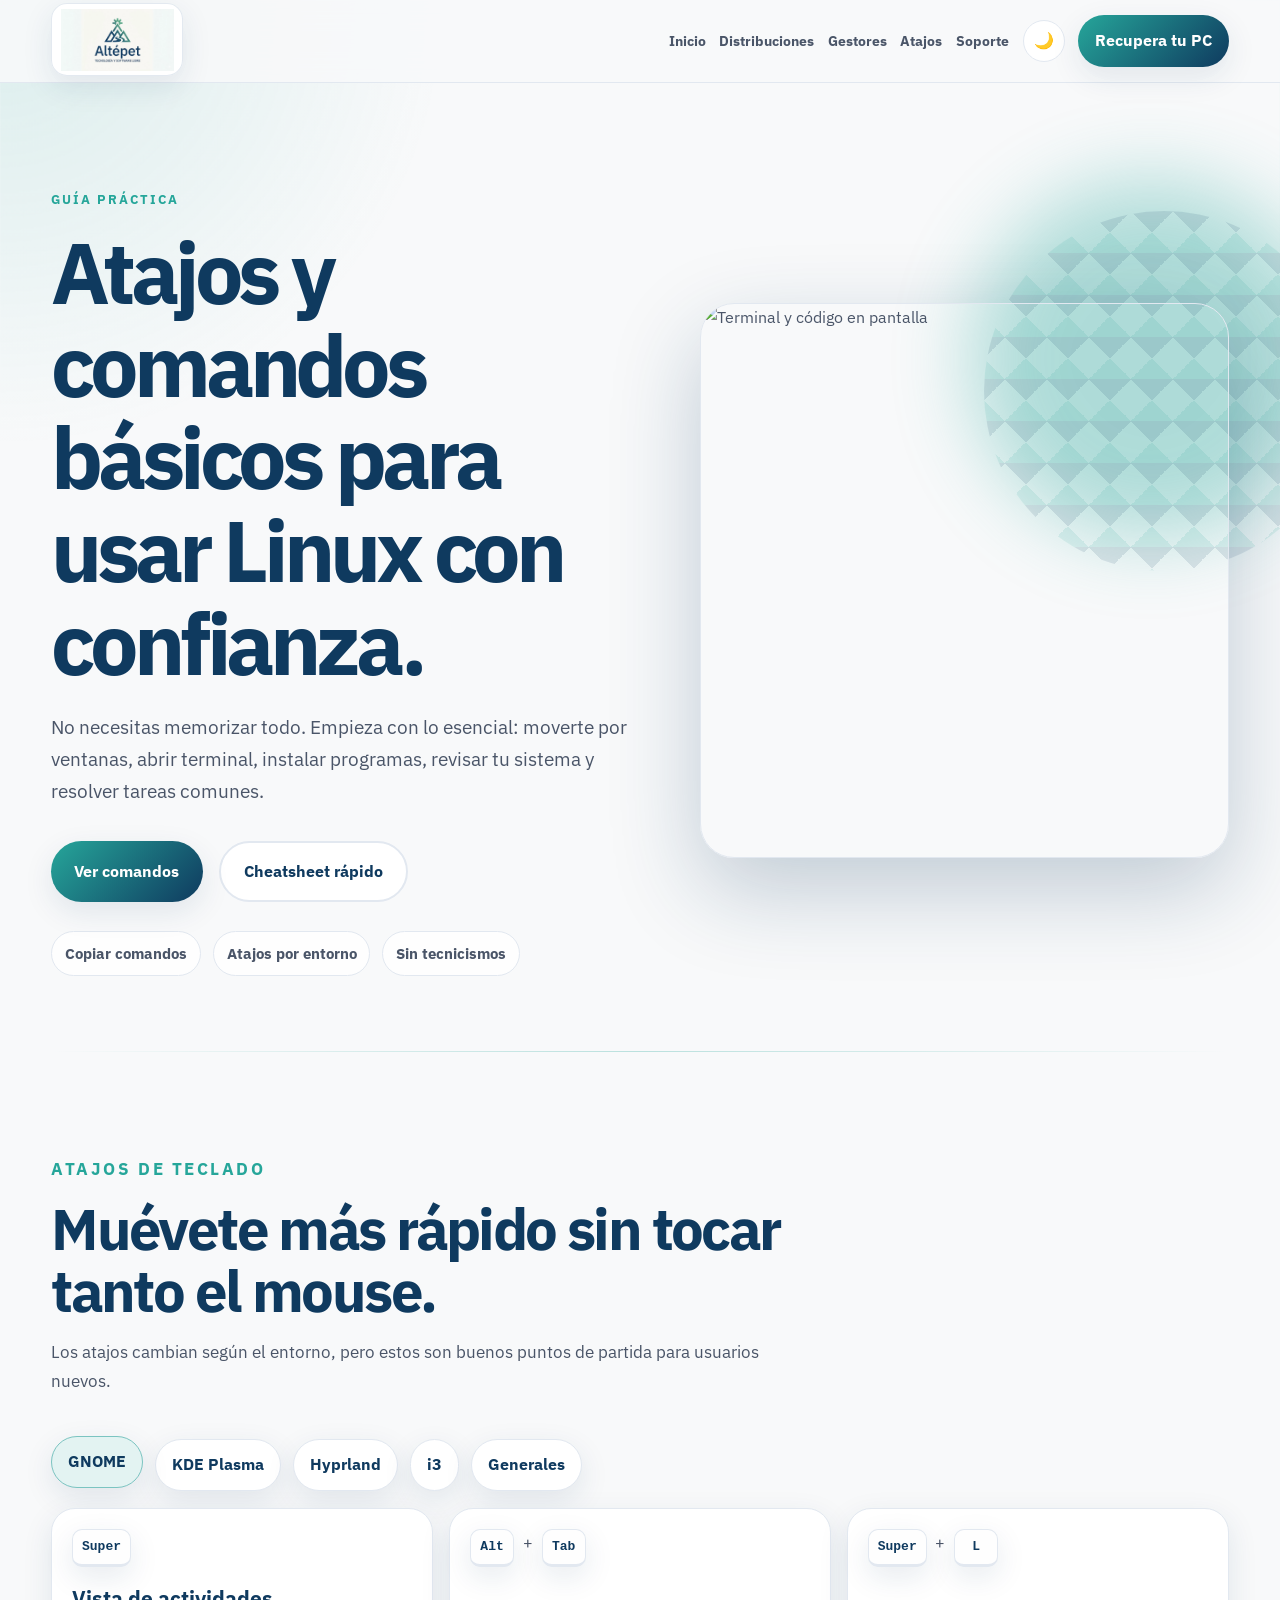
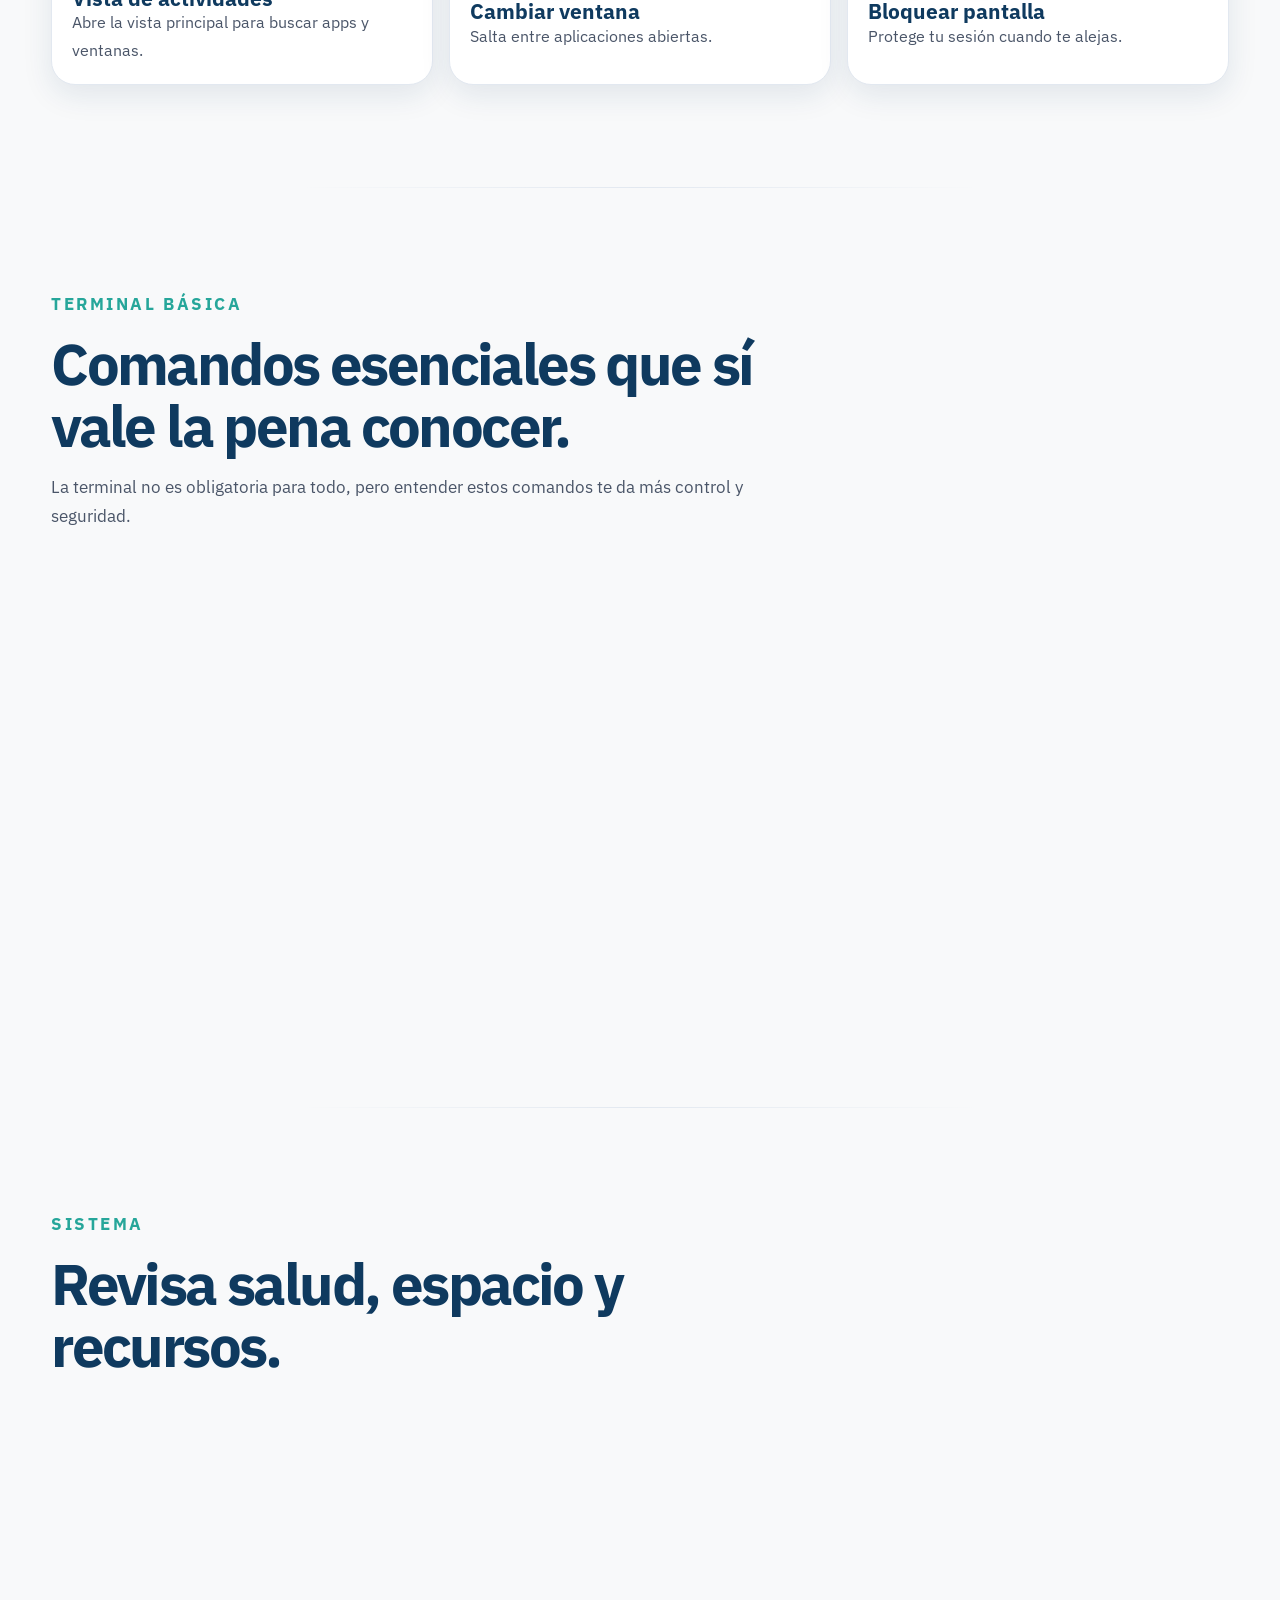
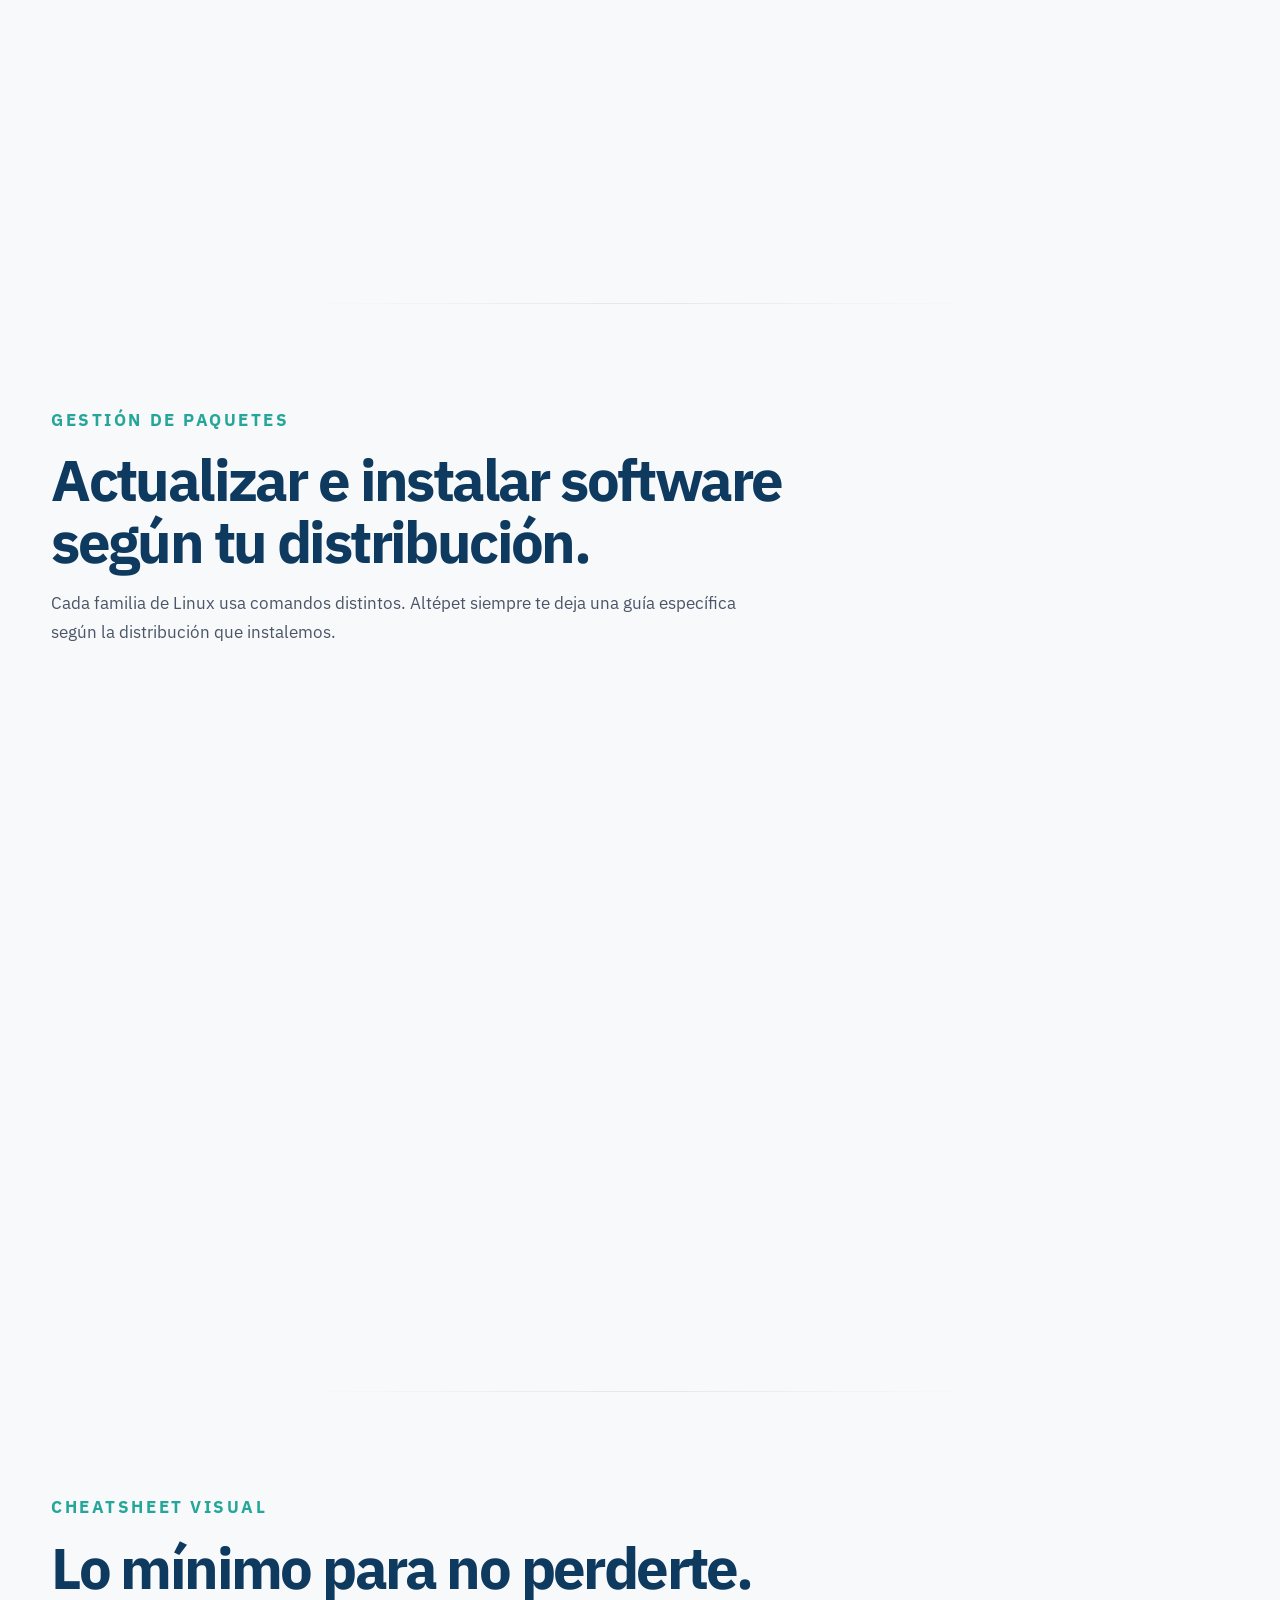
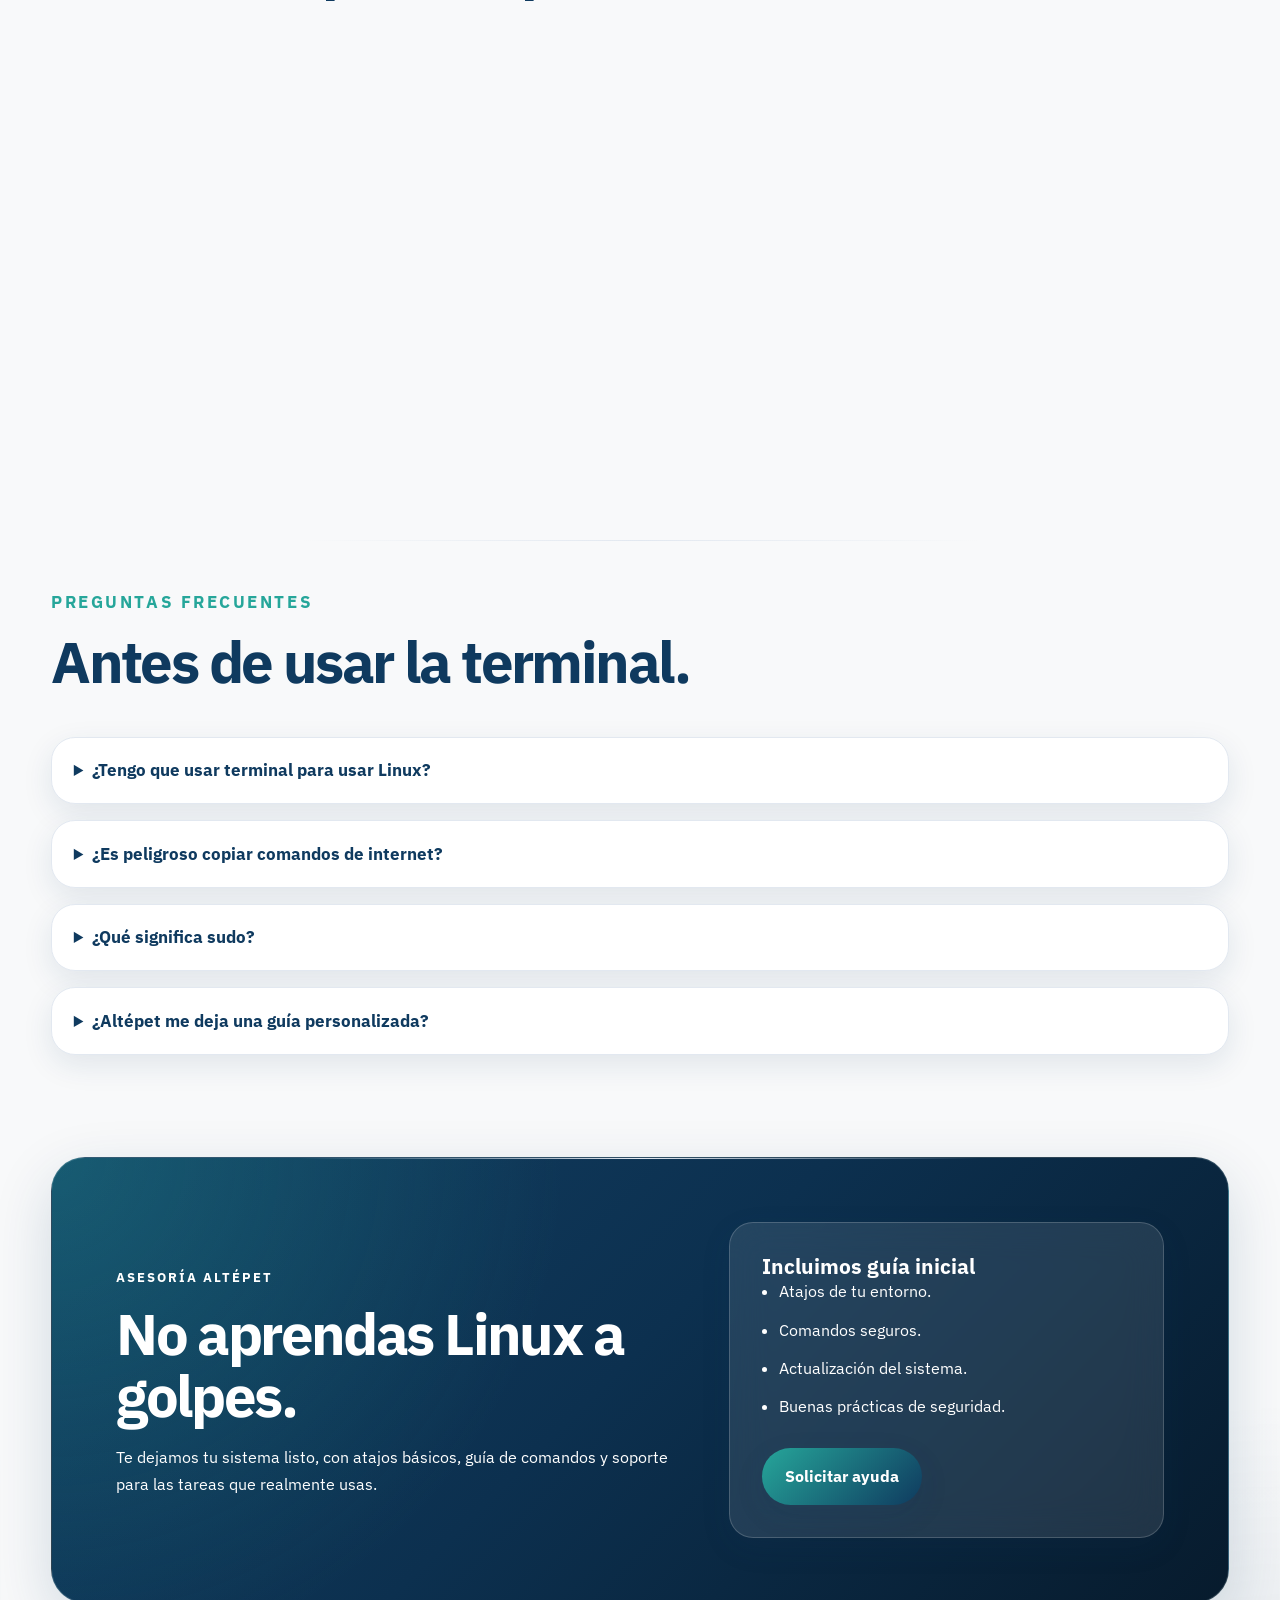
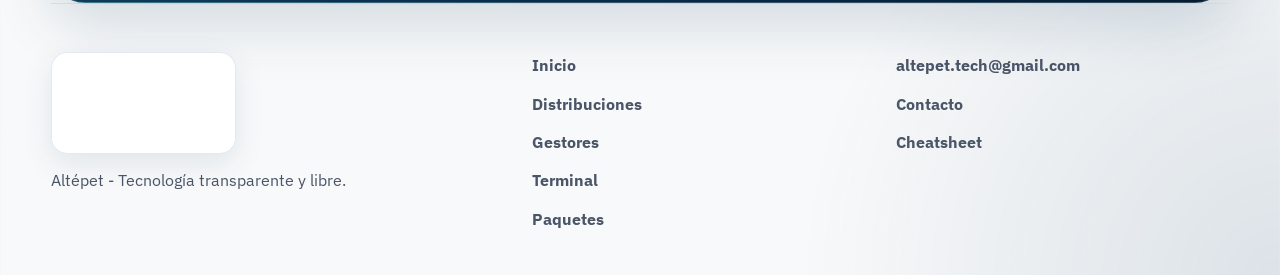
==== commit de0d419f: "uptade: second test" ====
--- a/atajos.html
+++ b/atajos.html
@@ -59,17 +59,14 @@
                 <a href="index.html">Inicio</a>
                 <a href="distribuciones.html">Distribuciones</a>
                 <a href="gestores.html">Gestores</a>
-                <a href="problemas-comunes.html">Problemas</a>
-                <a href="#teclado">Teclado</a>
-                <a href="#terminal">Terminal</a>
-                <a href="#paquetes">Paquetes</a>
-                <a href="#cheatsheet">Cheatsheet</a>
+                <a href="atajos.html">Atajos</a>
+                <a href="problemas-comunes.html">Soporte</a>
 
                 <button class="theme-toggle" id="themeToggle" type="button" aria-label="Cambiar tema">
                     <span id="themeIcon">🌙</span>
                 </button>
 
-                <a href="index.html#contacto" class="nav-cta">Asesoría Altépet</a>
+                <a href="index.html#contacto" class="nav-cta">Recupera tu PC</a>
             </div>
         </nav>
     </header>
--- a/css/style.css
+++ b/css/style.css
@@ -1936,3 +1936,104 @@
         box-shadow: none !important;
     }
 }
+
+
+/* =========================
+   Corrección navbar universal
+   ========================= */
+
+.navbar {
+    gap: 1.25rem;
+}
+
+.logo-shell {
+    width: 132px;
+    min-height: 48px;
+    padding: .28rem .52rem;
+    border-radius: 16px;
+    flex-shrink: 0;
+}
+
+.nav-menu {
+    gap: .85rem;
+    margin-left: auto;
+    white-space: nowrap;
+}
+
+.nav-menu a:not(.nav-cta) {
+    font-size: clamp(.9rem, .95vw, 1rem);
+}
+
+.nav-cta {
+    min-height: 46px;
+    padding: .75rem 1.05rem;
+}
+
+.theme-toggle {
+    flex-shrink: 0;
+}
+
+@media (max-width: 1180px) {
+    .nav-menu {
+        gap: .65rem;
+    }
+
+    .nav-menu a:not(.nav-cta) {
+        font-size: .92rem;
+    }
+
+    .nav-cta {
+        padding: .7rem .9rem;
+    }
+
+    .logo-shell {
+        width: 118px;
+    }
+}
+
+@media (max-width: 980px) {
+    .menu-toggle {
+        display: block;
+    }
+
+    .nav-menu {
+        position: fixed;
+        top: 82px;
+        left: 4vw;
+        right: 4vw;
+        display: grid;
+        gap: 1rem;
+        padding: 1.15rem;
+        border: 1px solid var(--color-border);
+        border-radius: 22px;
+        background: var(--surface);
+        box-shadow: var(--shadow-lg);
+        transform: translateY(-140%);
+        opacity: 0;
+        pointer-events: none;
+        transition: .28s ease;
+        white-space: normal;
+    }
+
+    .nav-menu.active {
+        transform: translateY(0);
+        opacity: 1;
+        pointer-events: auto;
+    }
+
+    .theme-toggle,
+    .nav-cta {
+        width: 100%;
+    }
+}
+
+@media (max-width: 640px) {
+    .logo-shell {
+        width: 108px;
+        min-height: 42px;
+    }
+
+    .nav-menu {
+        top: 72px;
+    }
+}
